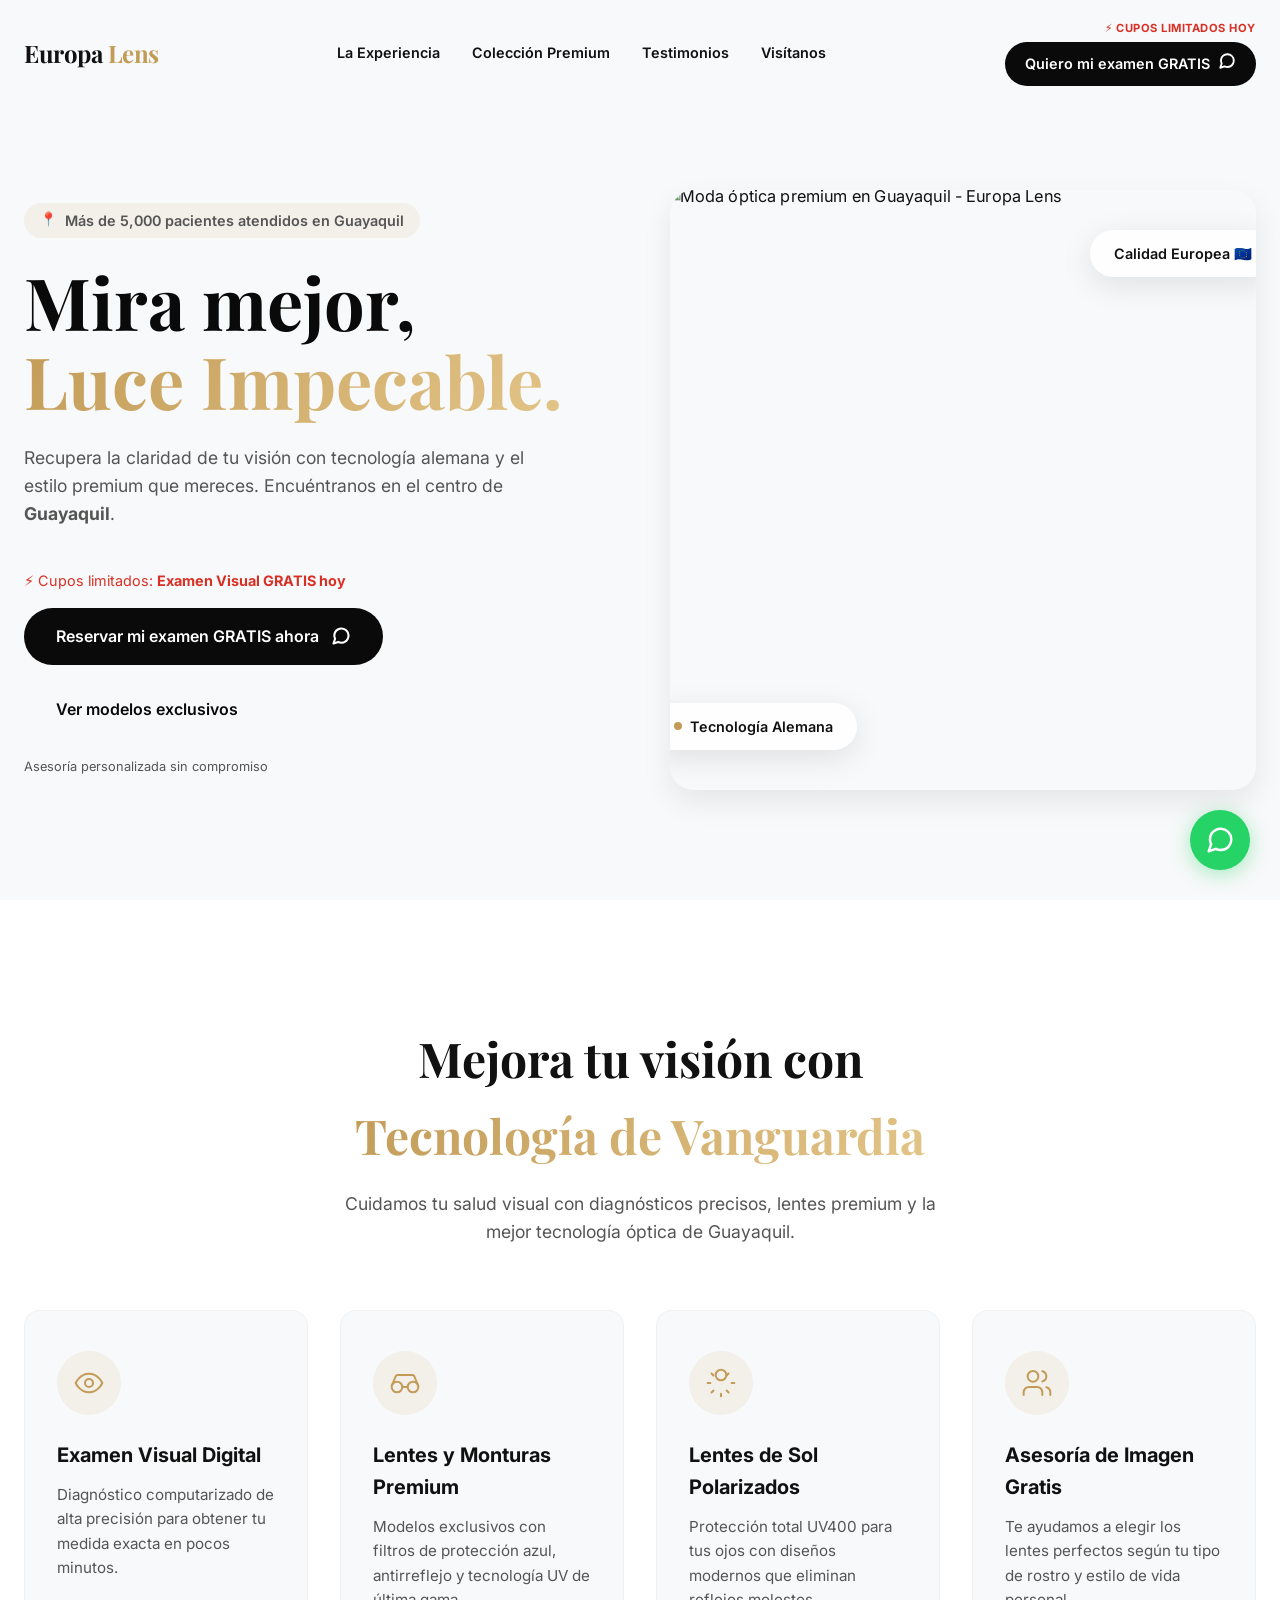
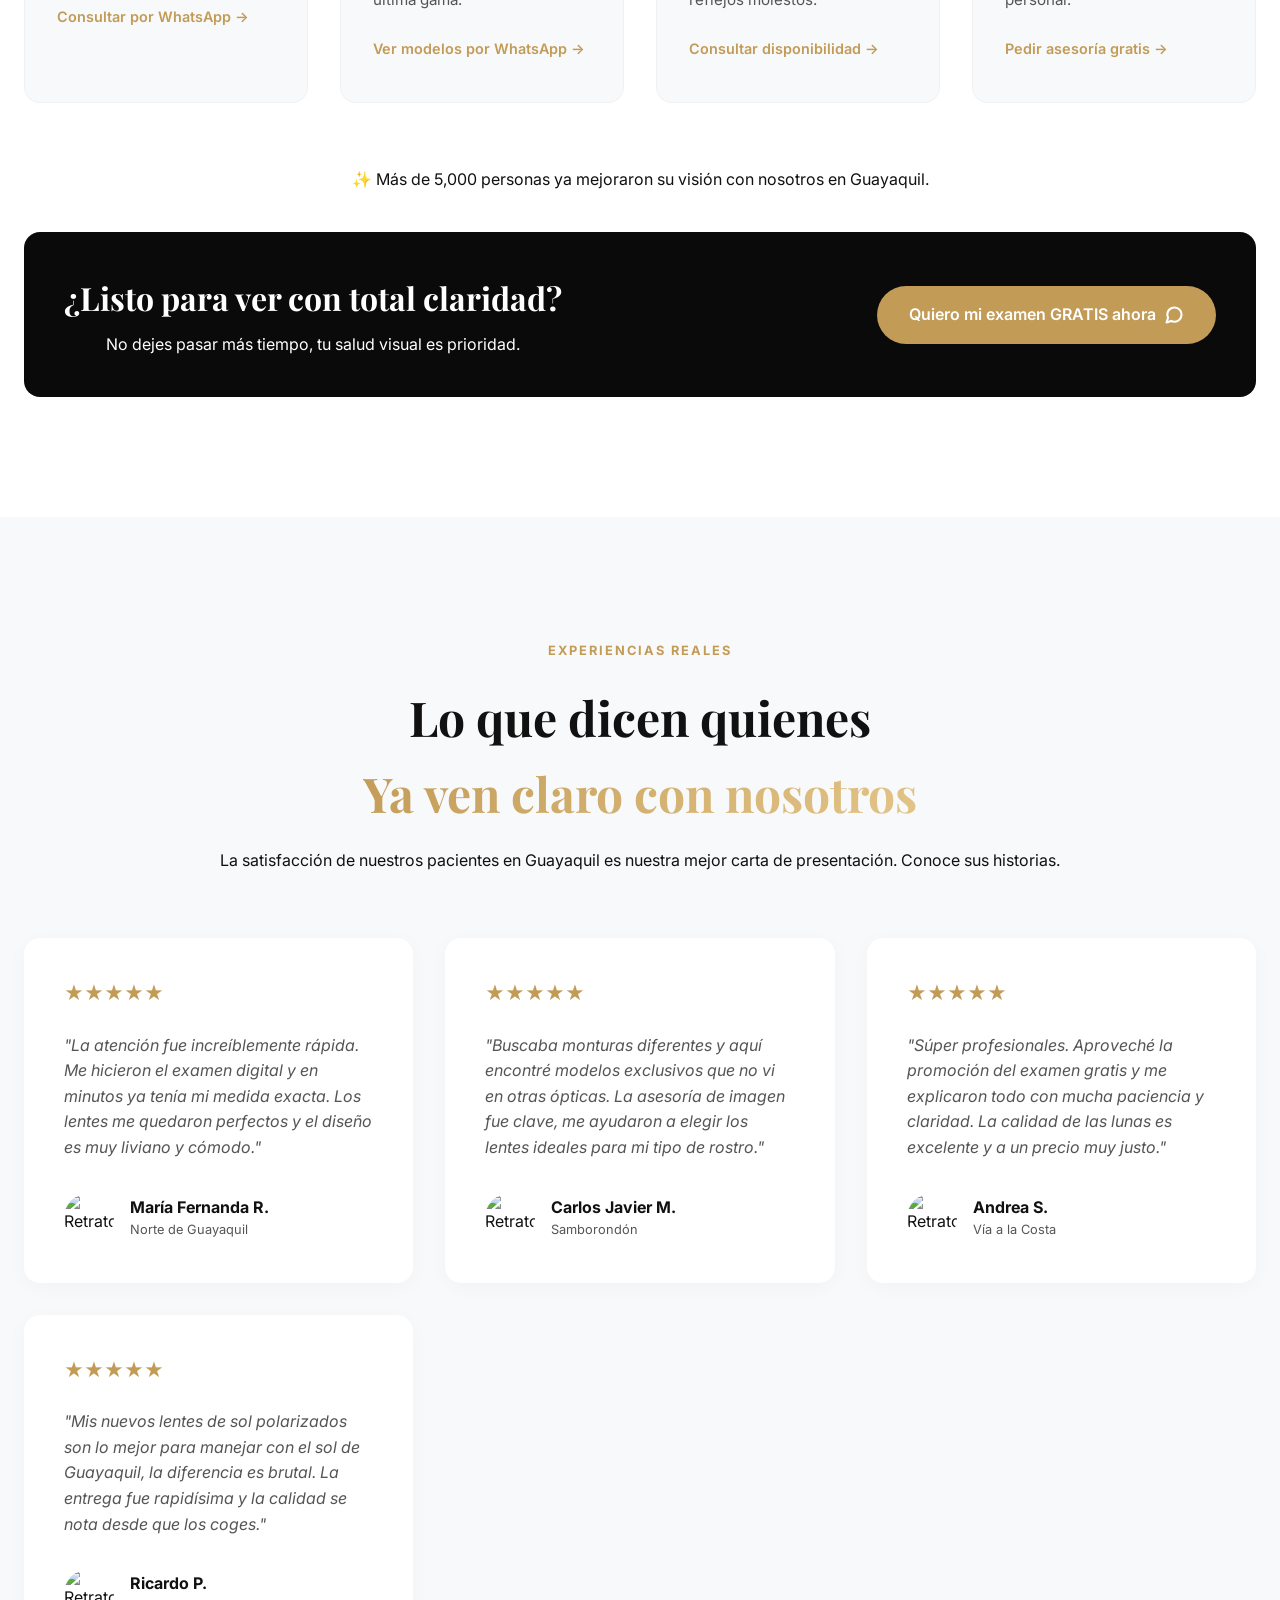
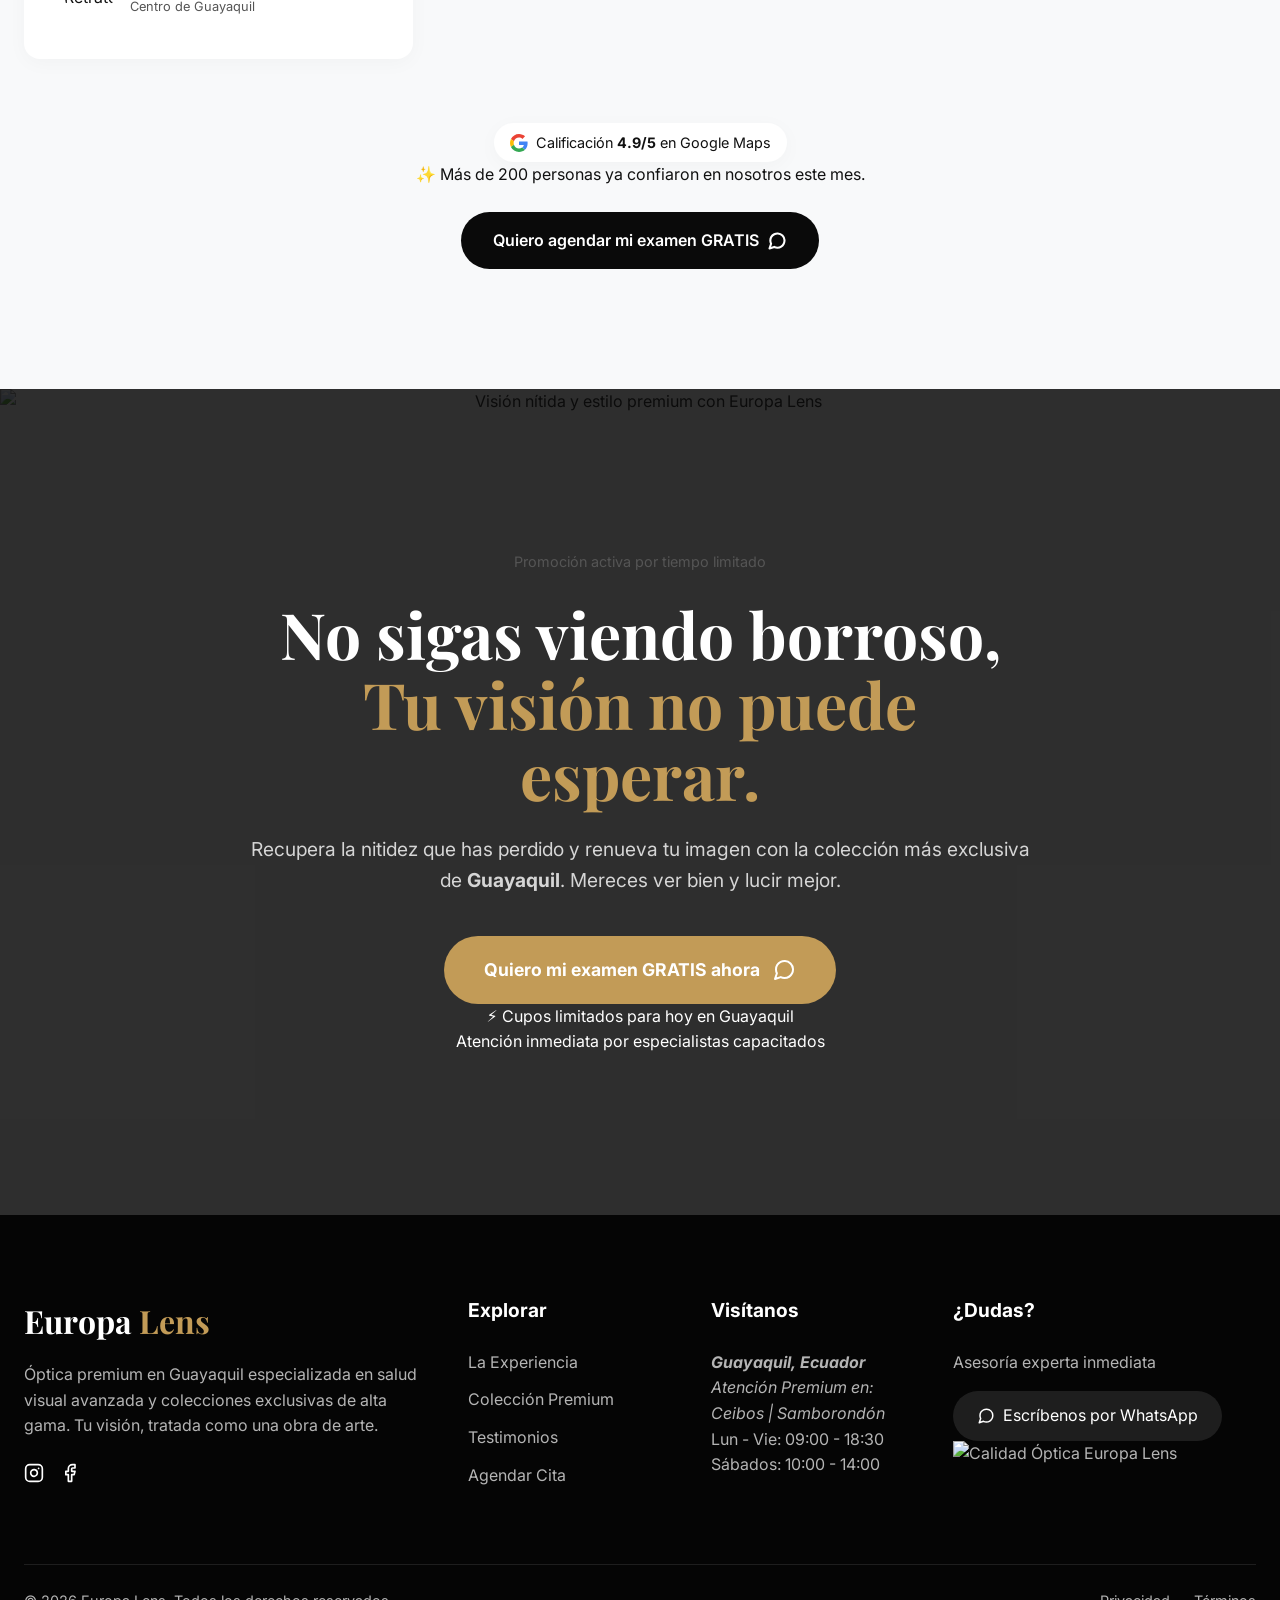
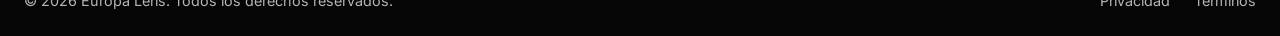
==== optica/index.html @ 152f5ca1 "Add files via upload opt" ====
<!DOCTYPE html>
<html lang="es-EC">

<head>
    <meta charset="UTF-8">
    <meta name="viewport" content="width=device-width, initial-scale=1.0, maximum-scale=5.0">
    
    <title>Examen Visual GRATIS en Guayaquil | Europa Lens: Visión de Lujo</title>
    <meta name="description" content="¿Buscas la mejor óptica en Guayaquil? Europa Lens: Tecnología de vanguardia y monturas exclusivas. ¡Examen visual GRATIS hoy! Cupos limitados por día. Reserva tu cita prioritaria por WhatsApp ahora.">
    <meta name="keywords" content="óptica en Guayaquil, lentes en Guayaquil, examen visual Guayaquil, óptica premium Guayaquil, monturas de lujo, Europa Lens Ecuador, salud visual de alta gama">
    <meta name="author" content="Europa Lens">
    <meta name="robots" content="index, follow">
    
    <link rel="canonical" href="https://www.europalens.com.ec/">
    
    <meta property="og:type" content="website">
    <meta property="og:url" content="https://www.europalens.com.ec/">
    <meta property="og:title" content="Europa Lens | Tu Visión en Alta Definición en Guayaquil">
    <meta property="og:description" content="Calidad europea y precisión visual. Agenda tu examen sin costo y descubre nuestra colección exclusiva. ¡Últimos cupos disponibles!">
    <meta property="og:image" content="https://www.europalens.com.ec/assets/img/og-europa-lens-premium.jpg">
    <meta property="og:site_name" content="Europa Lens">
    
    <meta name="twitter:card" content="summary_large_image">
    <meta name="twitter:title" content="Europa Lens Guayaquil | Examen Visual GRATIS">
    <meta name="twitter:description" content="Renueva tu estilo y protege tu salud visual con los mejores especialistas de Guayaquil. Escríbenos ya.">
    <meta name="twitter:image" content="https://www.europalens.com.ec/assets/img/og-europa-lens-premium.jpg">
    
    <link rel="apple-touch-icon" sizes="180x180" href="/apple-touch-icon.png">
    <link rel="icon" type="image/png" sizes="32x32" href="/favicon-32x32.png">
    <link rel="icon" type="image/png" sizes="16x16" href="/favicon-16x16.png">
    <meta name="theme-color" content="#ffffff">
    
    <link rel="preconnect" href="https://fonts.googleapis.com">
    <link rel="preconnect" href="https://fonts.gstatic.com" crossorigin>
    <link rel="preload" href="https://fonts.googleapis.com/css2?family=Inter:wght@400;600;700&family=Playfair+Display:wght@700&display=swap" as="style">
    <link rel="preload" href="https://images.unsplash.com/photo-1574258495973-f010dfbb5371?q=80&w=2070&auto=format&fit=crop" as="image" fetchpriority="high">
    
    <link href="https://fonts.googleapis.com/css2?family=Inter:wght@400;600;700&family=Playfair+Display:wght@700&display=swap" rel="stylesheet" media="print" onload="this.media='all'">
    
    <link rel="stylesheet" href="assets/css/style.css">
    
    <script type="application/ld+json">
    {
      "@context": "https://schema.org",
      "@type": "Optician",
      "name": "Europa Lens",
      "image": "https://www.europalens.com.ec/assets/img/logo-europa-lens-hd.png",
      "@id": "https://www.europalens.com.ec/#optician",
      "url": "https://www.europalens.com.ec/",
      "telephone": "+593987654321",
      "priceRange": "$$$",
      "address": {
        "@type": "PostalAddress",
        "streetAddress": "Av. Principal de Guayaquil, Edificio Premium",
        "addressLocality": "Guayaquil",
        "addressRegion": "Guayas",
        "postalCode": "090150",
        "addressCountry": "EC"
      },
      "geo": {
        "@type": "GeoCoordinates",
        "latitude": -2.1833,
        "longitude": -79.8833
      },
      "openingHoursSpecification": [
        {
          "@type": "OpeningHoursSpecification",
          "dayOfWeek": ["Monday", "Tuesday", "Wednesday", "Thursday", "Friday"],
          "opens": "09:00",
          "closes": "18:30"
        },
        {
          "@type": "OpeningHoursSpecification",
          "dayOfWeek": "Saturday",
          "opens": "10:00",
          "closes": "14:00"
        }
      ],
      "sameAs": [
        "https://www.instagram.com/europa_lens/",
        "https://wa.me/message/KYLMQQXKG2STP1"
      ],
      "description": "La óptica de referencia en Guayaquil para quienes buscan distinción, salud visual avanzada y asesoría personalizada de alta gama."
    }
    </script>
</head>

<body>

    <header id="main-header" class="header-sticky" data-header="premium" data-scroll="top">
        <div class="header-container">
            
            <div class="header-logo">
                <a href="/" class="logo-link" title="Europa Lens | Especialistas en Salud Visual Guayaquil" aria-label="Ir al inicio de Europa Lens">
                    <span class="brand-text">Europa <span class="brand-accent">Lens</span></span>
                </a>
            </div>

            <nav id="header-nav" class="header-nav" aria-label="Menú principal de navegación">
                <ul class="nav-list">
                    <li class="nav-item"><a href="#hero" class="nav-link" data-nav-link>La Experiencia</a></li>
                    <li class="nav-item"><a href="#servicios" class="nav-link" data-nav-link>Colección Premium</a></li>
                    <li class="nav-item"><a href="#testimonios" class="nav-link" data-nav-link>Testimonios</a></li>
                    <li class="nav-item"><a href="#contacto-final" class="nav-link" data-nav-link>Visítanos</a></li>
                </ul>
            </nav>

            <div class="header-actions">
                <div class="cta-wrapper">
                    <span class="micro-copy-urgency">⚡ Cupos limitados hoy</span>
                    <a href="https://wa.me/593987654321?text=Hola%20Europa%20Lens%20Guayaquil,%20deseo%20aprovechar%20la%20promoci%C3%B3n%20y%20agendar%20mi%20Examen%20Visual%20GRATIS%20ahora" 
                       class="btn-cta-premium" 
                       target="_blank" 
                       rel="noopener noreferrer"
                       title="Agendar cita gratuita por WhatsApp"
                       aria-label="Agendar mi examen visual GRATIS por WhatsApp">
                        <span class="btn-text">Quiero mi examen GRATIS</span>
                        <span class="btn-icon">
                            <svg width="18" height="18" viewBox="0 0 24 24" fill="none" stroke="currentColor" stroke-width="2.5" stroke-linecap="round" stroke-linejoin="round">
                                <path d="M21 11.5a8.38 8.38 0 0 1-.9 3.8 8.5 8.5 0 0 1-7.6 4.7 8.38 8.38 0 0 1-3.8-.9L3 21l1.9-5.7a8.38 8.38 0 0 1-.9-3.8 8.5 8.5 0 0 1 4.7-7.6 8.38 8.38 0 0 1 3.8-.9h.5a8.48 8.48 0 0 1 8 8v.5z"></path>
                            </svg>
                        </span>
                    </a>
                </div>
                
                <button class="mobile-menu-toggle" 
                        aria-expanded="false" 
                        aria-controls="header-nav" 
                        aria-label="Abrir menú de navegación"
                        data-menu-btn>
                    <span class="hamburger-box">
                        <span class="hamburger-line"></span>
                        <span class="hamburger-line"></span>
                        <span class="hamburger-line"></span>
                    </span>
                </button>
            </div>

        </div>
    </header>

    <main>
        
        <section id="hero" class="hero-section" aria-labelledby="hero-title">
            <div class="hero-overlay"></div>
            
            <div class="hero-container">
                
                <div class="hero-content" data-aos="fade-up">
                    
                    <div class="hero-badge">
                        <span class="badge-icon">📍</span>
                        <span class="badge-text">Más de 5,000 pacientes atendidos en Guayaquil</span>
                    </div>

                    <h1 id="hero-title" class="hero-main-title">
                        Mira mejor, <br>
                        <span class="text-gradient">Luce Impecable.</span>
                    </h1>

                    <p class="hero-subtitle">
                        Recupera la claridad de tu visión con tecnología alemana y el estilo premium que mereces. Encuéntranos en el centro de <strong>Guayaquil</strong>.
                    </p>

                    <div class="hero-offer-box">
                        <div class="offer-details">
                            <p class="offer-urgency">⚡ Cupos limitados: <strong>Examen Visual GRATIS hoy</strong></p>
                        </div>

                        <div class="hero-cta-group">
                            <a href="https://wa.me/593987654321?text=Hola%20Europa%20Lens,%20quiero%20reservar%20mi%20Examen%20Visual%20GRATIS%20en%20Guayaquil" 
                               class="btn-hero-primary" 
                               role="button"
                               target="_blank"
                               rel="noopener noreferrer"
                               aria-label="Reservar examen visual gratis ahora">
                                <span class="btn-text">Reservar mi examen GRATIS ahora</span>
                                <svg class="btn-icon-wa" width="20" height="20" viewBox="0 0 24 24" fill="none" stroke="currentColor" stroke-width="2.5" stroke-linecap="round" stroke-linejoin="round">
                                    <path d="M21 11.5a8.38 8.38 0 0 1-.9 3.8 8.5 8.5 0 0 1-7.6 4.7 8.38 8.38 0 0 1-3.8-.9L3 21l1.9-5.7a8.38 8.38 0 0 1-.9-3.8 8.5 8.5 0 0 1 4.7-7.6 8.38 8.38 0 0 1 3.8-.9h.5a8.48 8.48 0 0 1 8 8v.5z"></path>
                                </svg>
                            </a>
                            
                            <a href="#servicios" class="btn-hero-secondary">
                                <span>Ver modelos exclusivos</span>
                            </a>
                        </div>
                        <p class="cta-trust-note">Asesoría personalizada sin compromiso</p>
                    </div>
                </div>

                <div class="hero-visual" data-aos="zoom-in">
                    <div class="image-wrapper">
                        <img src="https://images.unsplash.com/photo-1574258495973-f010dfbb5371?q=80&w=2070&auto=format&fit=crop" 
                             alt="Moda óptica premium en Guayaquil - Europa Lens" 
                             class="hero-image-main"
                             fetchpriority="high"
                             loading="eager">
                        
                        <div class="floating-label glass-card experience-tag">
                            <span class="tag-dot"></span>
                            <span class="tag-text">Tecnología Alemana</span>
                        </div>
                        <div class="floating-label glass-card quality-tag">
                            <span class="tag-text">Calidad Europea 🇪🇺</span>
                        </div>
                    </div>
                </div>

            </div>

            <div class="scroll-guide">
                <div class="mouse-icon">
                    <div class="wheel"></div>
                </div>
            </div>
        </section>
        
        <section id="servicios" class="services-section" aria-labelledby="services-title">
            <div class="services-container">
                
                <div class="services-header" data-aos="fade-up">
                    <h2 id="services-title" class="services-main-title">Mejora tu visión con <br><span class="text-gradient">Tecnología de Vanguardia</span></h2>
                    <p class="services-description">Cuidamos tu salud visual con diagnósticos precisos, lentes premium y la mejor tecnología óptica de Guayaquil.</p>
                </div>

                <div class="services-grid">
                    
                    <article class="service-card" data-aos="fade-up">
                        <div class="service-icon-wrapper">
                            <svg width="32" height="32" viewBox="0 0 24 24" fill="none" stroke="currentColor" stroke-width="1.5" stroke-linecap="round" stroke-linejoin="round">
                                <path d="M2 12s3-7 10-7 10 7 10 7-3 7-10 7-10-7-10-7Z"></path>
                                <circle cx="12" cy="12" r="3"></circle>
                            </svg>
                        </div>
                        <h3 class="service-card-title">Examen Visual Digital</h3>
                        <p class="service-card-text">Diagnóstico computarizado de alta precisión para obtener tu medida exacta en pocos minutos.</p>
                        <a href="https://wa.me/593987654321?text=Hola%20Europa%20Lens,%20deseo%20m%C3%A1s%20informaci%C3%B3n%20sobre%20el%20Examen%20Visual%20Digital" class="service-link-wa" target="_blank" rel="noopener noreferrer">Consultar por WhatsApp →</a>
                    </article>

                    <article class="service-card" data-aos="fade-up" data-aos-delay="100">
                        <div class="service-icon-wrapper">
                            <svg width="32" height="32" viewBox="0 0 24 24" fill="none" stroke="currentColor" stroke-width="1.5" stroke-linecap="round" stroke-linejoin="round">
                                <circle cx="6" cy="15" r="4"></circle>
                                <circle cx="18" cy="15" r="4"></circle>
                                <path d="M14 15h-4"></path>
                                <path d="M2.5 13 5 7c.2-.5.8-1 1.4-1h11.2c.6 0 1.2.5 1.4 1l2.5 6"></path>
                            </svg>
                        </div>
                        <h3 class="service-card-title">Lentes y Monturas Premium</h3>
                        <p class="service-card-text">Modelos exclusivos con filtros de protección azul, antirreflejo y tecnología UV de última gama.</p>
                        <a href="https://wa.me/593987654321?text=Hola%20Europa%20Lens,%20quiero%20ver%20el%20cat%C3%A1logo%20de%20lentes%20y%20monturas" class="service-link-wa" target="_blank" rel="noopener noreferrer">Ver modelos por WhatsApp →</a>
                    </article>

                    <article class="service-card" data-aos="fade-up" data-aos-delay="200">
                        <div class="service-icon-wrapper">
                            <svg width="32" height="32" viewBox="0 0 24 24" fill="none" stroke="currentColor" stroke-width="1.5" stroke-linecap="round" stroke-linejoin="round">
                                <path d="M12 10a4 4 0 1 0 0-8 4 4 0 0 0 0 8Z"></path>
                                <path d="m4.93 4.93 1.41 1.41"></path>
                                <path d="M2 12h2"></path>
                                <path d="m4.93 19.07 1.41-1.41"></path>
                                <path d="M12 20v2"></path>
                                <path d="m17.66 19.07-1.41-1.41"></path>
                                <path d="M20 12h2"></path>
                                <path d="m17.66 4.93-1.41 1.41"></path>
                            </svg>
                        </div>
                        <h3 class="service-card-title">Lentes de Sol Polarizados</h3>
                        <p class="service-card-text">Protección total UV400 para tus ojos con diseños modernos que eliminan reflejos molestos.</p>
                        <a href="https://wa.me/593987654321?text=Hola%20Europa%20Lens,%20me%20gustar%C3%ADa%20ver%20opciones%20de%20lentes%20de%20sol" class="service-link-wa" target="_blank" rel="noopener noreferrer">Consultar disponibilidad →</a>
                    </article>

                    <article class="service-card" data-aos="fade-up" data-aos-delay="300">
                        <div class="service-icon-wrapper">
                            <svg width="32" height="32" viewBox="0 0 24 24" fill="none" stroke="currentColor" stroke-width="1.5" stroke-linecap="round" stroke-linejoin="round">
                                <path d="M16 21v-2a4 4 0 0 0-4-4H6a4 4 0 0 0-4 4v2"></path>
                                <circle cx="9" cy="7" r="4"></circle>
                                <path d="M22 21v-2a4 4 0 0 0-3-3.87"></path>
                                <path d="M16 3.13a4 4 0 0 1 0 7.75"></path>
                            </svg>
                        </div>
                        <h3 class="service-card-title">Asesoría de Imagen Gratis</h3>
                        <p class="service-card-text">Te ayudamos a elegir los lentes perfectos según tu tipo de rostro y estilo de vida personal.</p>
                        <a href="https://wa.me/593987654321?text=Hola%20Europa%20Lens,%20necesito%20asesor%C3%ADa%20para%20elegir%20mis%20lentes" class="service-link-wa" target="_blank" rel="noopener noreferrer">Pedir asesoría gratis →</a>
                    </article>

                </div>

                <div class="services-footer" data-aos="zoom-in">
                    <p class="services-social-proof">✨ Más de 5,000 personas ya mejoraron su visión con nosotros en Guayaquil.</p>
                    <div class="cta-banner-glass">
                        <div class="cta-content">
                            <h4 class="cta-heading">¿Listo para ver con total claridad?</h4>
                            <p class="cta-subtext">No dejes pasar más tiempo, tu salud visual es prioridad.</p>
                        </div>
                        <a href="https://wa.me/593987654321?text=Hola%20Europa%20Lens,%20quiero%20aprovechar%20y%20agendar%20mi%20Examen%20Visual%20GRATIS%20ahora" 
                           class="btn-services-cta"
                           target="_blank"
                           rel="noopener noreferrer"
                           aria-label="Agendar examen gratis por WhatsApp">
                            <span>Quiero mi examen GRATIS ahora</span>
                            <svg width="20" height="20" viewBox="0 0 24 24" fill="none" stroke="currentColor" stroke-width="2.5" stroke-linecap="round" stroke-linejoin="round">
                                <path d="M21 11.5a8.38 8.38 0 0 1-.9 3.8 8.5 8.5 0 0 1-7.6 4.7 8.38 8.38 0 0 1-3.8-.9L3 21l1.9-5.7a8.38 8.38 0 0 1-.9-3.8 8.5 8.5 0 0 1 4.7-7.6 8.38 8.38 0 0 1 3.8-.9h.5a8.48 8.48 0 0 1 8 8v.5z"></path>
                            </svg>
                        </a>
                    </div>
                </div>

            </div>
        </section>
        
        <section id="testimonios" class="testimonials-section" aria-labelledby="testimonials-title">
            <div class="testimonials-container">
                
                <div class="testimonials-header" data-aos="fade-up">
                    <span class="testimonials-badge">Experiencias Reales</span>
                    <h2 id="testimonials-title" class="testimonials-main-title">Lo que dicen quienes <br><span class="text-gradient">Ya ven claro con nosotros</span></h2>
                    <p class="testimonials-subtitle">La satisfacción de nuestros pacientes en Guayaquil es nuestra mejor carta de presentación. Conoce sus historias.</p>
                </div>

                <div class="testimonials-grid">
                    
                    <article class="testimonial-card" data-aos="fade-up">
                        <div class="testimonial-meta">
                            <div class="testimonial-stars" aria-label="Calificación de 5 estrellas">★★★★★</div>
                        </div>
                        <blockquote class="testimonial-quote">
                            "La atención fue increíblemente rápida. Me hicieron el examen digital y en minutos ya tenía mi medida exacta. Los lentes me quedaron perfectos y el diseño es muy liviano y cómodo."
                        </blockquote>
                        <div class="testimonial-author">
                            <img src="https://images.unsplash.com/photo-1494790108377-be9c29b29330?q=80&w=150&auto=format&fit=crop" 
                                 alt="Retrato de María Fernanda R." 
                                 class="author-avatar"
                                 loading="lazy">
                            <div class="author-info">
                                <h4 class="author-name">María Fernanda R.</h4>
                                <p class="author-details">Norte de Guayaquil</p>
                            </div>
                        </div>
                    </article>

                    <article class="testimonial-card" data-aos="fade-up" data-aos-delay="100">
                        <div class="testimonial-meta">
                            <div class="testimonial-stars" aria-label="Calificación de 5 estrellas">★★★★★</div>
                        </div>
                        <blockquote class="testimonial-quote">
                            "Buscaba monturas diferentes y aquí encontré modelos exclusivos que no vi en otras ópticas. La asesoría de imagen fue clave, me ayudaron a elegir los lentes ideales para mi tipo de rostro."
                        </blockquote>
                        <div class="testimonial-author">
                            <img src="https://images.unsplash.com/photo-1507003211169-0a1dd7228f2d?q=80&w=150&auto=format&fit=crop" 
                                 alt="Retrato de Carlos Javier M." 
                                 class="author-avatar"
                                 loading="lazy">
                            <div class="author-info">
                                <h4 class="author-name">Carlos Javier M.</h4>
                                <p class="author-details">Samborondón</p>
                            </div>
                        </div>
                    </article>

                    <article class="testimonial-card" data-aos="fade-up" data-aos-delay="200">
                        <div class="testimonial-meta">
                            <div class="testimonial-stars" aria-label="Calificación de 5 estrellas">★★★★★</div>
                        </div>
                        <blockquote class="testimonial-quote">
                            "Súper profesionales. Aproveché la promoción del examen gratis y me explicaron todo con mucha paciencia y claridad. La calidad de las lunas es excelente y a un precio muy justo."
                        </blockquote>
                        <div class="testimonial-author">
                            <img src="https://images.unsplash.com/photo-1438761681033-6461ffad8d80?q=80&w=150&auto=format&fit=crop" 
                                 alt="Retrato de Andrea S." 
                                 class="author-avatar"
                                 loading="lazy">
                            <div class="author-info">
                                <h4 class="author-name">Andrea S.</h4>
                                <p class="author-details">Vía a la Costa</p>
                            </div>
                        </div>
                    </article>

                    <article class="testimonial-card" data-aos="fade-up" data-aos-delay="300">
                        <div class="testimonial-meta">
                            <div class="testimonial-stars" aria-label="Calificación de 5 estrellas">★★★★★</div>
                        </div>
                        <blockquote class="testimonial-quote">
                            "Mis nuevos lentes de sol polarizados son lo mejor para manejar con el sol de Guayaquil, la diferencia es brutal. La entrega fue rapidísima y la calidad se nota desde que los coges."
                        </blockquote>
                        <div class="testimonial-author">
                            <img src="https://images.unsplash.com/photo-1472099645785-5658abf4ff4e?q=80&w=150&auto=format&fit=crop" 
                                 alt="Retrato de Ricardo P." 
                                 class="author-avatar"
                                 loading="lazy">
                            <div class="author-info">
                                <h4 class="author-name">Ricardo P.</h4>
                                <p class="author-details">Centro de Guayaquil</p>
                            </div>
                        </div>
                    </article>

                </div>

                <div class="testimonials-footer" data-aos="zoom-in">
                    <div class="rating-summary-glass">
                        <div class="social-proof-refinement">
                            <div class="google-rating">
                                <svg xmlns="http://www.w3.org/2000/svg" viewBox="0 0 48 48" width="18" height="18">
                                <path fill="#EA4335" d="M24 9.5c3.54 0 6.71 1.22 9.21 3.6l6.85-6.85C35.9 2.38 30.47 0 24 0 14.62 0 6.51 5.38 2.56 13.22l7.98 6.19C12.43 13.72 17.74 9.5 24 9.5z"/>
                                <path fill="#4285F4" d="M46.98 24.55c0-1.57-.15-3.09-.38-4.55H24v9.02h12.94c-.58 2.96-2.26 5.48-4.78 7.18l7.73 6c4.51-4.18 7.09-10.36 7.09-17.65z"/>
                                <path fill="#FBBC05" d="M10.53 28.59c-.48-1.45-.76-2.99-.76-4.59s.27-3.14.76-4.59l-7.98-6.19C.92 16.46 0 20.12 0 24c0 3.88.92 7.54 2.56 10.78l7.97-6.19z"/>
                                <path fill="#34A853" d="M24 48c6.48 0 11.93-2.13 15.89-5.81l-7.73-6c-2.15 1.45-4.92 2.3-8.16 2.3-6.26 0-11.57-4.22-13.47-9.91l-7.98 6.19C6.51 42.62 14.62 48 24 48z"/>
                            </svg>
                            <span>Calificación <strong>4.9/5</strong> en Google Maps</span>
                        </div>
                            <p class="trust-phrase">✨ Más de 200 personas ya confiaron en nosotros este mes.</p>
                        </div>
                        <a href="https://wa.me/593987654321?text=Hola%20Europa%20Lens,%20quiero%20agendar%20mi%20Examen%20Visual%20GRATIS%20ahora" 
                           class="btn-testimonials-cta"
                           target="_blank"
                           rel="noopener noreferrer"
                           aria-label="Agendar examen gratis por WhatsApp">
                            <span>Quiero agendar mi examen GRATIS</span>
                            <svg width="20" height="20" viewBox="0 0 24 24" fill="none" stroke="currentColor" stroke-width="2.5" stroke-linecap="round" stroke-linejoin="round">
                                <path d="M21 11.5a8.38 8.38 0 0 1-.9 3.8 8.5 8.5 0 0 1-7.6 4.7 8.38 8.38 0 0 1-3.8-.9L3 21l1.9-5.7a8.38 8.38 0 0 1-.9-3.8 8.5 8.5 0 0 1 4.7-7.6 8.38 8.38 0 0 1 3.8-.9h.5a8.48 8.48 0 0 1 8 8v.5z"></path>
                            </svg>
                        </a>
                    </div>
                </div>

            </div>
        </section>
        
        
        <section id="contacto-final" class="final-cta-section" aria-labelledby="cta-final-heading">
            
            <div class="cta-visual-layer">
                <img src="https://images.unsplash.com/photo-1512413313926-24096bbb0581?q=80&w=2070&auto=format&fit=crop" 
                     alt="Visión nítida y estilo premium con Europa Lens" 
                     class="cta-image-bg"
                     loading="lazy">
                <div class="cta-dark-overlay"></div>
            </div>

            
            <div class="final-cta-container">
                
                <div class="cta-content-wrapper" data-aos="zoom-in">
                    
                    <div class="cta-urgency-badge">
                        <span class="pulse-dot"></span>
                        <span class="badge-text">Promoción activa por tiempo limitado</span>
                    </div>

                    <h2 id="cta-final-heading" class="cta-title">
                        No sigas viendo borroso, <br>
                        <span class="text-accent">Tu visión no puede esperar.</span>
                    </h2>

                    <p class="cta-description">
                        Recupera la nitidez que has perdido y renueva tu imagen con la colección más exclusiva de <strong>Guayaquil</strong>. Mereces ver bien y lucir mejor.
                    </p>

                    <div class="cta-action-block">
                        
                        <a href="https://wa.me/593987654321?text=Hola%20Europa%20Lens,%20necesito%20agendar%20mi%20Examen%20Visual%20GRATIS%20ahora%20antes%20de%20que%20se%20agoten%20los%20cupos" 
                           class="btn-cta-final-wa"
                           role="button"
                           target="_blank"
                           rel="noopener noreferrer"
                           aria-label="Agendar examen visual gratis ahora por WhatsApp">
                            <span class="btn-text">Quiero mi examen GRATIS ahora</span>
                            <svg class="wa-icon-svg" width="24" height="24" viewBox="0 0 24 24" fill="none" stroke="currentColor" stroke-width="2" stroke-linecap="round" stroke-linejoin="round">
                                <path d="M21 11.5a8.38 8.38 0 0 1-.9 3.8 8.5 8.5 0 0 1-7.6 4.7 8.38 8.38 0 0 1-3.8-.9L3 21l1.9-5.7a8.38 8.38 0 0 1-.9-3.8 8.5 8.5 0 0 1 4.7-7.6 8.38 8.38 0 0 1 3.8-.9h.5a8.48 8.48 0 0 1 8 8v.5z"></path>
                            </svg>
                        </a>

                        <div class="cta-footer-info">
                            <p class="info-limited">⚡ Cupos limitados para hoy en Guayaquil</p>
                            <p class="info-expert">Atención inmediata por especialistas capacitados</p>
                        </div>

                    </div>

                </div>

            </div>
        </section>

    </main>

    <footer id="main-footer" class="footer-section" aria-labelledby="footer-brand">
        <div class="footer-container">
            
            <div class="footer-column brand-info">
                <h2 id="footer-brand" class="footer-logo">Europa <span class="accent">Lens</span></h2>
                <p class="footer-description">
                    Óptica premium en Guayaquil especializada en salud visual avanzada y colecciones exclusivas de alta gama. Tu visión, tratada como una obra de arte.
                </p>
                <div class="footer-social">
                    <a href="https://instagram.com/europa_lens" class="social-link" target="_blank" rel="noopener noreferrer" aria-label="Siguenos en Instagram">
                        <svg width="20" height="20" viewBox="0 0 24 24" fill="none" stroke="currentColor" stroke-width="2" stroke-linecap="round" stroke-linejoin="round"><rect x="2" y="2" width="20" height="20" rx="5" ry="5"></rect><path d="M16 11.37A4 4 0 1 1 12.63 8 4 4 0 0 1 16 11.37z"></path><line x1="17.5" y1="6.5" x2="17.51" y2="6.5"></line></svg>
                    </a>
                    <a href="#" class="social-link" target="_blank" rel="noopener noreferrer" aria-label="Siguenos en Facebook">
                        <svg width="20" height="20" viewBox="0 0 24 24" fill="none" stroke="currentColor" stroke-width="2" stroke-linecap="round" stroke-linejoin="round"><path d="M18 2h-3a5 5 0 0 0-5 5v3H7v4h3v8h4v-8h3l1-4h-4V7a1 1 0 0 1 1-1h3z"></path></svg>
                    </a>
                </div>
            </div>

            <div class="footer-column footer-nav">
                <h3 class="footer-title">Explorar</h3>
                <ul class="footer-links">
                    <li><a href="#hero">La Experiencia</a></li>
                    <li><a href="#servicios">Colección Premium</a></li>
                    <li><a href="#testimonios">Testimonios</a></li>
                    <li><a href="https://wa.me/593987654321" target="_blank" rel="noopener noreferrer">Agendar Cita</a></li>
                </ul>
            </div>

            <div class="footer-column footer-contact">
                <h3 class="footer-title">Visítanos</h3>
                <address class="footer-address">
                    <p><strong>Guayaquil, Ecuador</strong></p>
                    <p>Atención Premium en: <br> Ceibos | Samborondón</p>
                </address>
                <div class="footer-hours">
                    <p><span>Lun - Vie:</span> 09:00 - 18:30</p>
                    <p><span>Sábados:</span> 10:00 - 14:00</p>
                </div>
            </div>

            <div class="footer-column footer-cta">
                <h3 class="footer-title">¿Dudas?</h3>
                <p class="cta-small-text">Asesoría experta inmediata</p>
                <a href="https://wa.me/593987654321?text=Hola%20Europa%20Lens,%20tengo%20una%20consulta" class="btn-footer-wa" target="_blank" rel="noopener noreferrer">
                    <svg width="18" height="18" viewBox="0 0 24 24" fill="none" stroke="currentColor" stroke-width="2" stroke-linecap="round" stroke-linejoin="round"><path d="M21 11.5a8.38 8.38 0 0 1-.9 3.8 8.5 8.5 0 0 1-7.6 4.7 8.38 8.38 0 0 1-3.8-.9L3 21l1.9-5.7a8.38 8.38 0 0 1-.9-3.8 8.5 8.5 0 0 1 4.7-7.6 8.38 8.38 0 0 1 3.8-.9h.5a8.48 8.48 0 0 1 8 8v.5z"></path></svg>
                    <span>Escríbenos por WhatsApp</span>
                </a>
                <div class="footer-trust-img">
                    <img src="https://images.unsplash.com/photo-1591076482161-42ce6da69f67?q=80&w=200&auto=format&fit=crop" alt="Calidad Óptica Europa Lens" class="img-mini-premium" loading="lazy">
                </div>
            </div>

        </div>

        <div class="footer-bottom">
            <div class="bottom-container">
                <p class="copyright">© 2026 Europa Lens. Todos los derechos reservados.</p>
                <div class="legal-links">
                    <a href="#">Privacidad</a>
                    <a href="#">Términos</a>
                </div>
            </div>
        </div>
    </footer>

    <a href="https://wa.me/593987654321?text=Hola%20Europa%20Lens,%20deseo%20agendar%20mi%20Examen%20Visual%20GRATIS%20en%20Guayaquil" 
       class="whatsapp-floating-btn" 
       target="_blank" 
       rel="noopener noreferrer" 
       aria-label="Chatear con Europa Lens por WhatsApp"
       title="Agendar cita por WhatsApp">
        <svg width="30" height="30" viewBox="0 0 24 24" fill="none" stroke="currentColor" stroke-width="2" stroke-linecap="round" stroke-linejoin="round" class="wa-floating-icon">
            <path d="M21 11.5a8.38 8.38 0 0 1-.9 3.8 8.5 8.5 0 0 1-7.6 4.7 8.38 8.38 0 0 1-3.8-.9L3 21l1.9-5.7a8.38 8.38 0 0 1-.9-3.8 8.5 8.5 0 0 1 4.7-7.6 8.38 8.38 0 0 1 3.8-.9h.5a8.48 8.48 0 0 1 8 8v.5z"></path>
        </svg>
    </a>

    <script src="assets/js/main.js" defer></script>

</body>
</html>
---- optica/assets/css/style.css ----
/* ==========================================================================
   VARIABLES & RESET
   ========================================================================== */
:root {
    --color-bg-main: #ffffff;
    --color-bg-alt: #f8f9fa;
    --color-text-main: #111111;
    --color-text-muted: #555555;
    --color-accent: #c29b57; /* Gold premium */
    --color-dark: #0a0a0a;
    
    --font-sans: 'Inter', system-ui, -apple-system, sans-serif;
    --font-serif: 'Playfair Display', Georgia, serif;
    
    --shadow-soft: 0 4px 20px rgba(0, 0, 0, 0.03);
    --shadow-hover: 0 12px 30px rgba(0, 0, 0, 0.08);
    --shadow-glass: 0 8px 32px rgba(0, 0, 0, 0.1);
    
    --radius-sm: 8px;
    --radius-md: 16px;
    --radius-pill: 9999px;
    
    --transition-fast: 0.2s cubic-bezier(0.4, 0, 0.2, 1);
    --transition-smooth: 0.4s cubic-bezier(0.4, 0, 0.2, 1);
}

*, *::before, *::after {
    margin: 0;
    padding: 0;
    box-sizing: border-box;
}

html {
    scroll-behavior: smooth;
    scroll-padding-top: 90px;
}

body {
    font-family: var(--font-sans);
    color: var(--color-text-main);
    background-color: var(--color-bg-main);
    line-height: 1.6;
    overflow-x: hidden;
    -webkit-font-smoothing: antialiased;
}

a {
    text-decoration: none;
    color: inherit;
    transition: var(--transition-fast);
}

ul {
    list-style: none;
}

img {
    max-width: 100%;
    height: auto;
    display: block;
}

.text-gradient {
    background: linear-gradient(135deg, var(--color-accent), #e3c588);
    -webkit-background-clip: text;
    -webkit-text-fill-color: transparent;
    background-clip: text;
}

/* ==========================================================================
   HEADER & NAVIGATION
   ========================================================================== */
.header-sticky {
    position: fixed;
    top: 0;
    left: 0;
    width: 100%;
    z-index: 1000;
    transition: var(--transition-smooth);
    background: transparent;
    padding: 20px 0;
}

.header-sticky.scrolled {
    background: rgba(255, 255, 255, 0.85);
    backdrop-filter: blur(12px);
    -webkit-backdrop-filter: blur(12px);
    padding: 12px 0;
    box-shadow: var(--shadow-glass);
    border-bottom: 1px solid rgba(0, 0, 0, 0.05);
}

.header-container {
    max-width: 1280px;
    margin: 0 auto;
    padding: 0 24px;
    display: flex;
    justify-content: space-between;
    align-items: center;
}

.brand-text {
    font-family: var(--font-serif);
    font-size: 1.5rem;
    font-weight: 700;
    letter-spacing: -0.5px;
}

.brand-accent {
    color: var(--color-accent);
}

.nav-list {
    display: flex;
    gap: 32px;
}

.nav-link {
    font-size: 0.9rem;
    font-weight: 600;
    color: var(--color-text-main);
    position: relative;
}

.nav-link::after {
    content: '';
    position: absolute;
    bottom: -4px;
    left: 0;
    width: 0;
    height: 2px;
    background-color: var(--color-accent);
    transition: var(--transition-fast);
}

.nav-link:hover::after {
    width: 100%;
}

.header-actions {
    display: flex;
    align-items: center;
    gap: 16px;
}

.cta-wrapper {
    display: flex;
    flex-direction: column;
    align-items: flex-end;
}

.micro-copy-urgency {
    font-size: 0.7rem;
    font-weight: 700;
    color: #d93025;
    text-transform: uppercase;
    letter-spacing: 0.5px;
    margin-bottom: 4px;
}

.btn-cta-premium {
    display: flex;
    align-items: center;
    gap: 8px;
    background-color: var(--color-dark);
    color: #ffffff;
    padding: 10px 20px;
    border-radius: var(--radius-pill);
    font-weight: 600;
    font-size: 0.9rem;
}

.btn-cta-premium:hover {
    background-color: var(--color-accent);
    transform: translateY(-2px);
    box-shadow: 0 4px 15px rgba(194, 155, 87, 0.3);
}

.mobile-menu-toggle {
    display: none;
    background: none;
    border: none;
    cursor: pointer;
    padding: 8px;
    z-index: 1001;
}

.hamburger-box {
    width: 24px;
    height: 20px;
    display: flex;
    flex-direction: column;
    justify-content: space-between;
}

.hamburger-line {
    width: 100%;
    height: 2px;
    background-color: var(--color-dark);
    transition: var(--transition-fast);
    transform-origin: left;
}

/* ==========================================================================
   HERO SECTION
   ========================================================================== */
.hero-section {
    position: relative;
    padding: 160px 24px 80px;
    min-height: 100vh;
    display: flex;
    align-items: center;
    background-color: var(--color-bg-alt);
    overflow: hidden;
}

.hero-container {
    max-width: 1280px;
    margin: 0 auto;
    display: grid;
    grid-template-columns: 1fr 1fr;
    gap: 60px;
    align-items: center;
}

.hero-badge {
    display: inline-flex;
    align-items: center;
    gap: 8px;
    background: rgba(194, 155, 87, 0.1);
    padding: 6px 16px;
    border-radius: var(--radius-pill);
    font-size: 0.85rem;
    font-weight: 600;
    color: var(--color-accent);
    margin-bottom: 24px;
}

.hero-main-title {
    font-family: var(--font-serif);
    font-size: 4.5rem;
    line-height: 1.1;
    margin-bottom: 24px;
    color: var(--color-dark);
}

.hero-subtitle {
    font-size: 1.1rem;
    color: var(--color-text-muted);
    margin-bottom: 40px;
    max-width: 90%;
}

.hero-cta-group {
    display: flex;
    gap: 16px;
    align-items: center;
    flex-wrap: wrap;
}

.btn-hero-primary {
    display: flex;
    align-items: center;
    gap: 12px;
    background-color: var(--color-dark);
    color: #fff;
    padding: 16px 32px;
    border-radius: var(--radius-pill);
    font-weight: 600;
    font-size: 1rem;
}

.btn-hero-primary:hover {
    background-color: var(--color-accent);
    transform: translateY(-2px);
}

.btn-hero-secondary {
    padding: 16px 32px;
    font-weight: 600;
    color: var(--color-dark);
    border-bottom: 2px solid transparent;
}

.btn-hero-secondary:hover {
    border-bottom-color: var(--color-accent);
}

.cta-trust-note {
    font-size: 0.8rem;
    color: var(--color-text-muted);
    margin-top: 16px;
}

.offer-urgency {
    margin-bottom: 16px;
    font-size: 0.9rem;
    color: #d93025;
}

.hero-visual {
    position: relative;
}

.image-wrapper {
    position: relative;
    border-radius: 24px;
    overflow: hidden;
    box-shadow: var(--shadow-hover);
}

.hero-image-main {
    width: 100%;
    height: 600px;
    object-fit: cover;
    transform: scale(1.02);
    transition: transform 10s ease;
}

.image-wrapper:hover .hero-image-main {
    transform: scale(1.05);
}

.glass-card {
    position: absolute;
    background: rgba(255, 255, 255, 0.8);
    backdrop-filter: blur(10px);
    -webkit-backdrop-filter: blur(10px);
    padding: 12px 24px;
    border-radius: var(--radius-pill);
    box-shadow: var(--shadow-glass);
    font-weight: 600;
    font-size: 0.9rem;
    display: flex;
    align-items: center;
    gap: 8px;
}

.experience-tag {
    bottom: 40px;
    left: -20px;
}

.quality-tag {
    top: 40px;
    right: -20px;
}

.tag-dot {
    width: 8px;
    height: 8px;
    background-color: var(--color-accent);
    border-radius: 50%;
    animation: pulse 2s infinite;
}

/* ==========================================================================
   SERVICES SECTION
   ========================================================================== */
.services-section {
    padding: 120px 24px;
    background-color: var(--color-bg-main);
}

.services-container {
    max-width: 1280px;
    margin: 0 auto;
}

.services-header {
    text-align: center;
    max-width: 600px;
    margin: 0 auto 64px;
}

.services-main-title {
    font-family: var(--font-serif);
    font-size: 3rem;
    margin-bottom: 16px;
}

.services-description {
    color: var(--color-text-muted);
    font-size: 1.1rem;
}

.services-grid {
    display: grid;
    grid-template-columns: repeat(auto-fit, minmax(280px, 1fr));
    gap: 32px;
    margin-bottom: 64px;
}

.service-card {
    background: var(--color-bg-alt);
    padding: 40px 32px;
    border-radius: var(--radius-md);
    transition: var(--transition-smooth);
    border: 1px solid rgba(0,0,0,0.03);
}

.service-card:hover {
    transform: translateY(-10px);
    box-shadow: var(--shadow-hover);
    background: var(--color-bg-main);
}

.service-icon-wrapper {
    width: 64px;
    height: 64px;
    background: rgba(194, 155, 87, 0.1);
    color: var(--color-accent);
    border-radius: 50%;
    display: flex;
    align-items: center;
    justify-content: center;
    margin-bottom: 24px;
}

.service-card-title {
    font-size: 1.25rem;
    margin-bottom: 12px;
}

.service-card-text {
    color: var(--color-text-muted);
    margin-bottom: 24px;
    font-size: 0.95rem;
}

.service-link-wa {
    color: var(--color-accent);
    font-weight: 600;
    font-size: 0.9rem;
}

.service-link-wa:hover {
    color: var(--color-dark);
}

.services-footer {
    text-align: center;
}

.cta-banner-glass {
    background: var(--color-dark);
    color: white;
    padding: 40px;
    border-radius: var(--radius-md);
    display: flex;
    justify-content: space-between;
    align-items: center;
    margin-top: 40px;
}

.cta-heading {
    font-family: var(--font-serif);
    font-size: 2rem;
    margin-bottom: 8px;
}

.btn-services-cta {
    display: flex;
    align-items: center;
    gap: 8px;
    background: var(--color-accent);
    color: white;
    padding: 16px 32px;
    border-radius: var(--radius-pill);
    font-weight: 600;
}

.btn-services-cta:hover {
    background: white;
    color: var(--color-dark);
}

/* ==========================================================================
   TESTIMONIALS SECTION
   ========================================================================== */
.testimonials-section {
    padding: 120px 24px;
    background-color: var(--color-bg-alt);
}

.testimonials-container {
    max-width: 1280px;
    margin: 0 auto;
}

.testimonials-header {
    text-align: center;
    margin-bottom: 64px;
}

.testimonials-badge {
    text-transform: uppercase;
    font-size: 0.8rem;
    font-weight: 700;
    letter-spacing: 2px;
    color: var(--color-accent);
}

.testimonials-main-title {
    font-family: var(--font-serif);
    font-size: 3rem;
    margin: 16px 0;
}

.testimonials-grid {
    display: grid;
    grid-template-columns: repeat(auto-fit, minmax(300px, 1fr));
    gap: 32px;
}

.testimonial-card {
    background: var(--color-bg-main);
    padding: 40px;
    border-radius: var(--radius-md);
    box-shadow: var(--shadow-soft);
    display: flex;
    flex-direction: column;
    justify-content: space-between;
}

.testimonial-stars {
    color: var(--color-accent);
    font-size: 1.2rem;
    margin-bottom: 24px;
}

.testimonial-quote {
    font-size: 1rem;
    color: var(--color-text-muted);
    font-style: italic;
    margin-bottom: 32px;
    flex-grow: 1;
}

.testimonial-author {
    display: flex;
    align-items: center;
    gap: 16px;
}

.author-avatar {
    width: 50px;
    height: 50px;
    border-radius: 50%;
    object-fit: cover;
}

.author-name {
    font-size: 1rem;
    font-weight: 700;
}

.author-details {
    font-size: 0.8rem;
    color: var(--color-text-muted);
}

.rating-summary-glass {
    margin-top: 64px;
    text-align: center;
    display: flex;
    flex-direction: column;
    align-items: center;
    gap: 24px;
}

.google-rating {
    display: inline-flex;
    align-items: center;
    gap: 8px;
    background: white;
    padding: 8px 16px;
    border-radius: var(--radius-pill);
    box-shadow: var(--shadow-soft);
    font-size: 0.9rem;
}

.btn-testimonials-cta {
    display: inline-flex;
    align-items: center;
    gap: 8px;
    background: var(--color-dark);
    color: white;
    padding: 16px 32px;
    border-radius: var(--radius-pill);
    font-weight: 600;
}

.btn-testimonials-cta:hover {
    background: var(--color-accent);
}

/* ==========================================================================
   NUEVA SECCIÓN: GARANTÍAS DE CONFIANZA (TRUST BADGES)
   ========================================================================== */
.trust-badges-section {
    padding: 60px 24px;
    background-color: var(--color-bg-alt);
    border-bottom: 1px solid rgba(0,0,0,0.03);
}

.trust-container {
    max-width: 1280px;
    margin: 0 auto;
    display: grid;
    grid-template-columns: repeat(auto-fit, minmax(300px, 1fr));
    gap: 40px;
    text-align: center;
}

.badge-item {
    display: flex;
    flex-direction: column;
    align-items: center;
}

.badge-icon-wrapper {
    width: 50px;
    height: 50px;
    color: var(--color-accent);
    margin-bottom: 20px;
}

.badge-title {
    font-size: 1.1rem;
    font-weight: 700;
    margin-bottom: 8px;
    color: var(--color-dark);
}

.badge-text {
    font-size: 0.9rem;
    color: var(--color-text-muted);
}

/* ==========================================================================
   NUEVA SECCIÓN: VISTAZO A LA ÓPTICA (SHOWCASE VISUAL)
   ========================================================================== */
.gallery-section {
    padding: 120px 24px;
    background-color: var(--color-bg-main);
}

.gallery-container {
    max-width: 1280px;
    margin: 0 auto;
}

.gallery-header {
    text-align: center;
    max-width: 700px;
    margin: 0 auto 64px;
}

.gallery-title {
    font-family: var(--font-serif);
    font-size: 3rem;
    margin-bottom: 16px;
}

.gallery-subtitle {
    color: var(--color-text-muted);
    font-size: 1.1rem;
}

.gallery-grid {
    display: grid;
    grid-template-columns: repeat(2, 1fr);
    grid-template-rows: repeat(2, 300px);
    gap: 24px;
}

.gallery-item {
    position: relative;
    border-radius: var(--radius-md);
    overflow: hidden;
    box-shadow: var(--shadow-soft);
}

.gallery-item.large {
    grid-row: 1 / 3;
}

.gallery-img {
    width: 100%;
    height: 100%;
    object-fit: cover;
    transition: transform 0.5s ease;
}

.gallery-item:hover .gallery-img {
    transform: scale(1.05);
}

.img-overlay {
    position: absolute;
    bottom: 0;
    left: 0;
    width: 100%;
    padding: 20px;
    background: linear-gradient(to top, rgba(0,0,0,0.6), transparent);
    color: white;
    font-size: 0.9rem;
    font-weight: 600;
}

/* ==========================================================================
   NUEVA SECCIÓN: PREGUNTAS FRECUENTES (FAQ ACORDEÓN)
   ========================================================================== */
.faq-section {
    padding: 120px 24px;
    background-color: var(--color-bg-alt);
}

.faq-container {
    max-width: 800px;
    margin: 0 auto;
}

.faq-header {
    text-align: center;
    margin-bottom: 64px;
}

.faq-title {
    font-family: var(--font-serif);
    font-size: 3rem;
}

.faq-accordion {
    display: flex;
    flex-direction: column;
    gap: 16px;
}

.faq-item {
    background-color: var(--color-bg-main);
    border-radius: var(--radius-sm);
    box-shadow: var(--shadow-soft);
    overflow: hidden;
}

.faq-question {
    width: 100%;
    padding: 24px;
    background: none;
    border: none;
    cursor: pointer;
    display: flex;
    justify-content: space-between;
    align-items: center;
    text-align: left;
    font-size: 1.1rem;
    font-weight: 600;
    color: var(--color-dark);
    transition: background-color 0.3s ease;
}

.faq-question:hover {
    background-color: rgba(194, 155, 87, 0.03);
}

.icon-arrow {
    width: 20px;
    height: 20px;
    color: var(--color-accent);
    transition: transform 0.3s ease;
}

.faq-question[aria-expanded="true"] .icon-arrow {
    transform: rotate(180deg);
}

.faq-answer {
    max-height: 0;
    overflow: hidden;
    transition: max-height 0.3s ease-out, padding 0.3s ease;
    padding: 0 24px;
    color: var(--color-text-muted);
    font-size: 0.95rem;
    line-height: 1.6;
}

.faq-question[aria-expanded="true"] + .faq-answer {
    padding: 0 24px 24px 24px;
    max-height: 200px; 
}

/* ==========================================================================
   FINAL CTA SECTION
   ========================================================================== */
.final-cta-section {
    position: relative;
    padding: 160px 24px;
    display: flex;
    align-items: center;
    justify-content: center;
    text-align: center;
    overflow: hidden;
}

.cta-visual-layer {
    position: absolute;
    top: 0;
    left: 0;
    width: 100%;
    height: 100%;
    z-index: 1;
}

.cta-image-bg {
    width: 100%;
    height: 100%;
    object-fit: cover;
}

.cta-dark-overlay {
    position: absolute;
    top: 0;
    left: 0;
    width: 100%;
    height: 100%;
    background: rgba(10, 10, 10, 0.85);
}

.final-cta-container {
    position: relative;
    z-index: 2;
    max-width: 800px;
    color: white;
}

.cta-title {
    font-family: var(--font-serif);
    font-size: 4rem;
    line-height: 1.1;
    margin: 24px 0;
}

.text-accent {
    color: var(--color-accent);
}

.cta-description {
    font-size: 1.2rem;
    color: rgba(255,255,255,0.8);
    margin-bottom: 40px;
}

.btn-cta-final-wa {
    display: inline-flex;
    align-items: center;
    gap: 12px;
    background: var(--color-accent);
    color: white;
    padding: 20px 40px;
    border-radius: var(--radius-pill);
    font-size: 1.1rem;
    font-weight: 700;
    transition: var(--transition-smooth);
}

.btn-cta-final-wa:hover {
    transform: scale(1.05);
    box-shadow: 0 10px 40px rgba(194, 155, 87, 0.4);
}

/* ==========================================================================
   FOOTER
   ========================================================================== */
.footer-section {
    background: #050505;
    color: rgba(255,255,255,0.7);
    padding: 80px 24px 24px;
}

.footer-container {
    max-width: 1280px;
    margin: 0 auto;
    display: grid;
    grid-template-columns: 2fr 1fr 1fr 1.5fr;
    gap: 40px;
    margin-bottom: 64px;
}

.footer-logo {
    font-family: var(--font-serif);
    color: white;
    font-size: 2rem;
    margin-bottom: 16px;
}

.footer-logo .accent {
    color: var(--color-accent);
}

.footer-title {
    color: white;
    font-size: 1.2rem;
    margin-bottom: 24px;
}

.footer-links li {
    margin-bottom: 12px;
}

.footer-links a:hover {
    color: var(--color-accent);
}

.footer-social {
    display: flex;
    gap: 16px;
    margin-top: 24px;
}

.social-link {
    color: white;
}

.social-link:hover {
    color: var(--color-accent);
}

.btn-footer-wa {
    display: inline-flex;
    align-items: center;
    gap: 8px;
    background: rgba(255,255,255,0.1);
    color: white;
    padding: 12px 24px;
    border-radius: var(--radius-pill);
    margin-top: 16px;
}

.btn-footer-wa:hover {
    background: var(--color-accent);
}

.footer-bottom {
    border-top: 1px solid rgba(255,255,255,0.1);
    padding-top: 24px;
}

.bottom-container {
    max-width: 1280px;
    margin: 0 auto;
    display: flex;
    justify-content: space-between;
    font-size: 0.9rem;
}

.legal-links {
    display: flex;
    gap: 24px;
}

/* ==========================================================================
   FLOATING WHATSAPP
   ========================================================================== */
.whatsapp-floating-btn {
    position: fixed;
    bottom: 30px;
    right: 30px;
    width: 60px;
    height: 60px;
    background-color: #25D366;
    color: white;
    border-radius: 50%;
    display: flex;
    align-items: center;
    justify-content: center;
    box-shadow: 0 4px 20px rgba(37, 211, 102, 0.4);
    z-index: 1000;
    transition: transform 0.3s;
    animation: bounce 2s infinite;
}

.whatsapp-floating-btn:hover {
    transform: scale(1.1);
}

/* ==========================================================================
   ANIMATIONS & KEYFRAMES
   ========================================================================== */
@keyframes pulse {
    0% { transform: scale(0.95); box-shadow: 0 0 0 0 rgba(194, 155, 87, 0.7); }
    70% { transform: scale(1); box-shadow: 0 0 0 10px rgba(194, 155, 87, 0); }
    100% { transform: scale(0.95); box-shadow: 0 0 0 0 rgba(194, 155, 87, 0); }
}

@keyframes bounce {
    0%, 20%, 50%, 80%, 100% { transform: translateY(0); }
    40% { transform: translateY(-10px); }
    60% { transform: translateY(-5px); }
}

/* ==========================================================================
   RESPONSIVE (MOBILE FIRST APPROACH EN MEDIA QUERIES)
   ========================================================================== */
@media (max-width: 1024px) {
    .hero-main-title { font-size: 3.5rem; }
    .hero-container { grid-template-columns: 1fr; text-align: center; }
    .hero-subtitle { margin: 0 auto 40px; }
    .hero-cta-group { justify-content: center; }
    .glass-card { display: none; }
    .cta-banner-glass { flex-direction: column; text-align: center; gap: 24px; }
}

@media (max-width: 768px) {
    .mobile-menu-toggle { display: block; }
    
    .header-nav {
        position: fixed;
        top: 0;
        right: -100%;
        width: 80%;
        max-width: 400px;
        height: 100vh;
        background: var(--color-bg-main);
        box-shadow: -10px 0 30px rgba(0,0,0,0.1);
        padding: 100px 40px;
        transition: var(--transition-smooth);
        z-index: 999;
    }

    .header-nav.active { right: 0; }
    .nav-list { flex-direction: column; gap: 32px; }
    .nav-link { font-size: 1.2rem; }
    .cta-wrapper { display: none; }

    .mobile-menu-toggle.active .hamburger-line:nth-child(1) {
        transform: translateY(9px) rotate(45deg);
    }
    .mobile-menu-toggle.active .hamburger-line:nth-child(2) {
        opacity: 0;
    }
    .mobile-menu-toggle.active .hamburger-line:nth-child(3) {
        transform: translateY(-9px) rotate(-45deg);
    }

    .footer-container { grid-template-columns: 1fr; }
    .bottom-container { flex-direction: column; align-items: center; gap: 16px; }

    .cta-title { font-size: 2.5rem; }
    .services-main-title, .testimonials-main-title, .gallery-title, .faq-title { font-size: 2.5rem; }
    
    .gallery-grid {
        grid-template-columns: 1fr;
        grid-template-rows: repeat(3, 250px);
    }
    .gallery-item.large {
        grid-row: auto;
    }
}

@media (max-width: 480px) {
    .hero-main-title { font-size: 2.5rem; }
    .btn-hero-primary { width: 100%; justify-content: center; }
    .btn-cta-final-wa { width: 100%; justify-content: center; font-size: 1rem; padding: 16px 20px;}
}
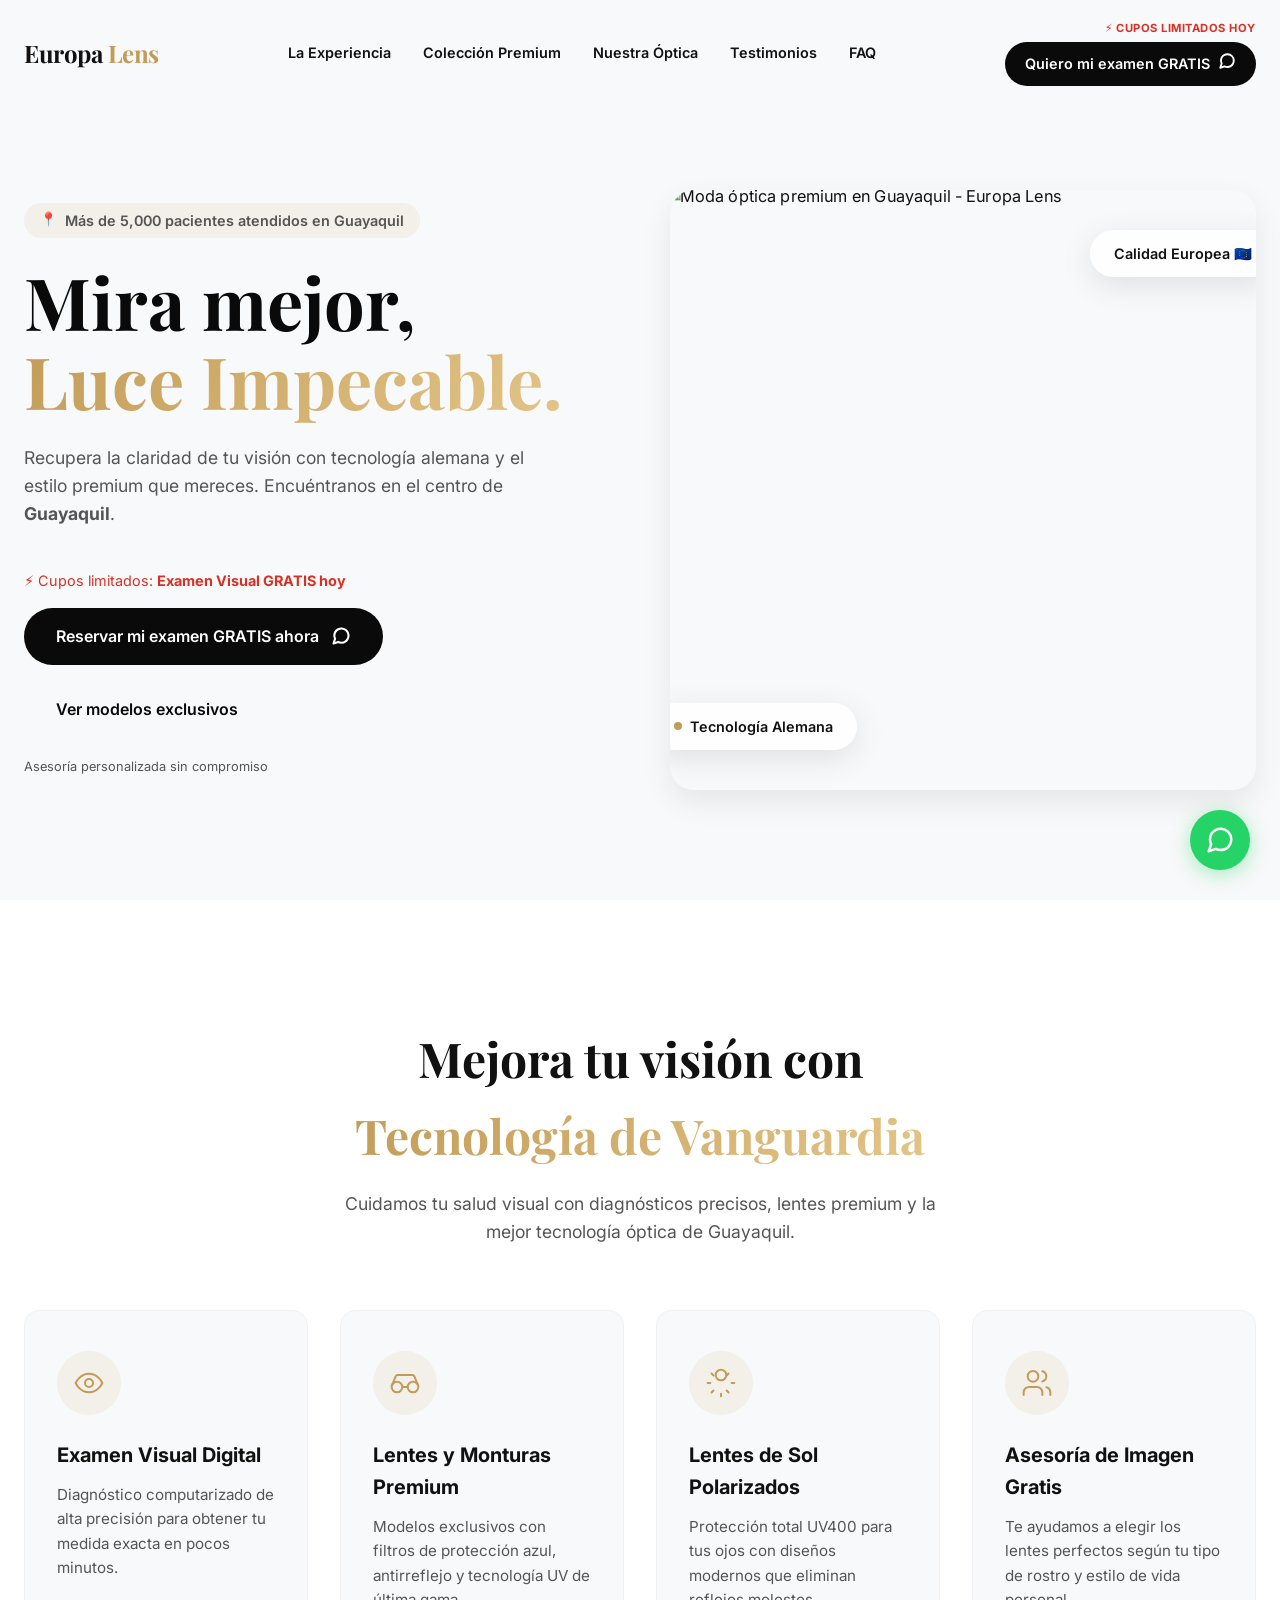
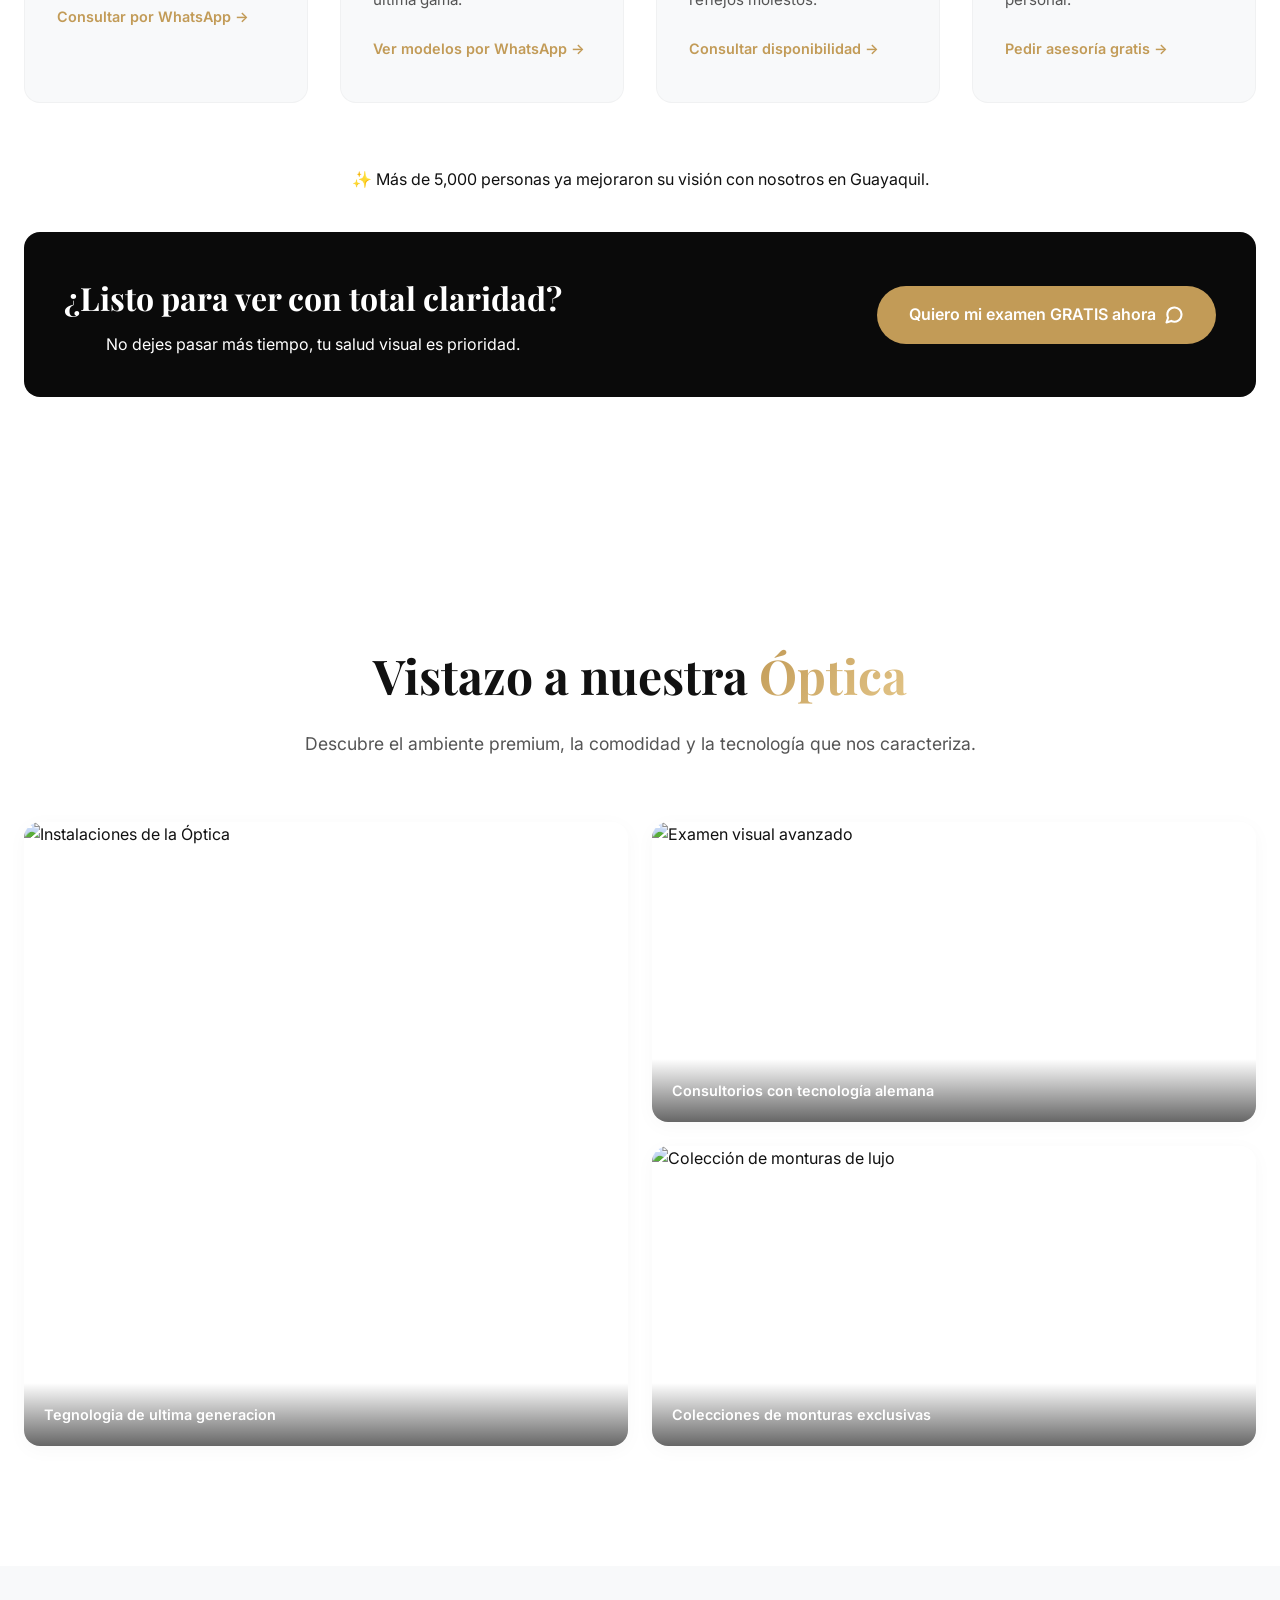
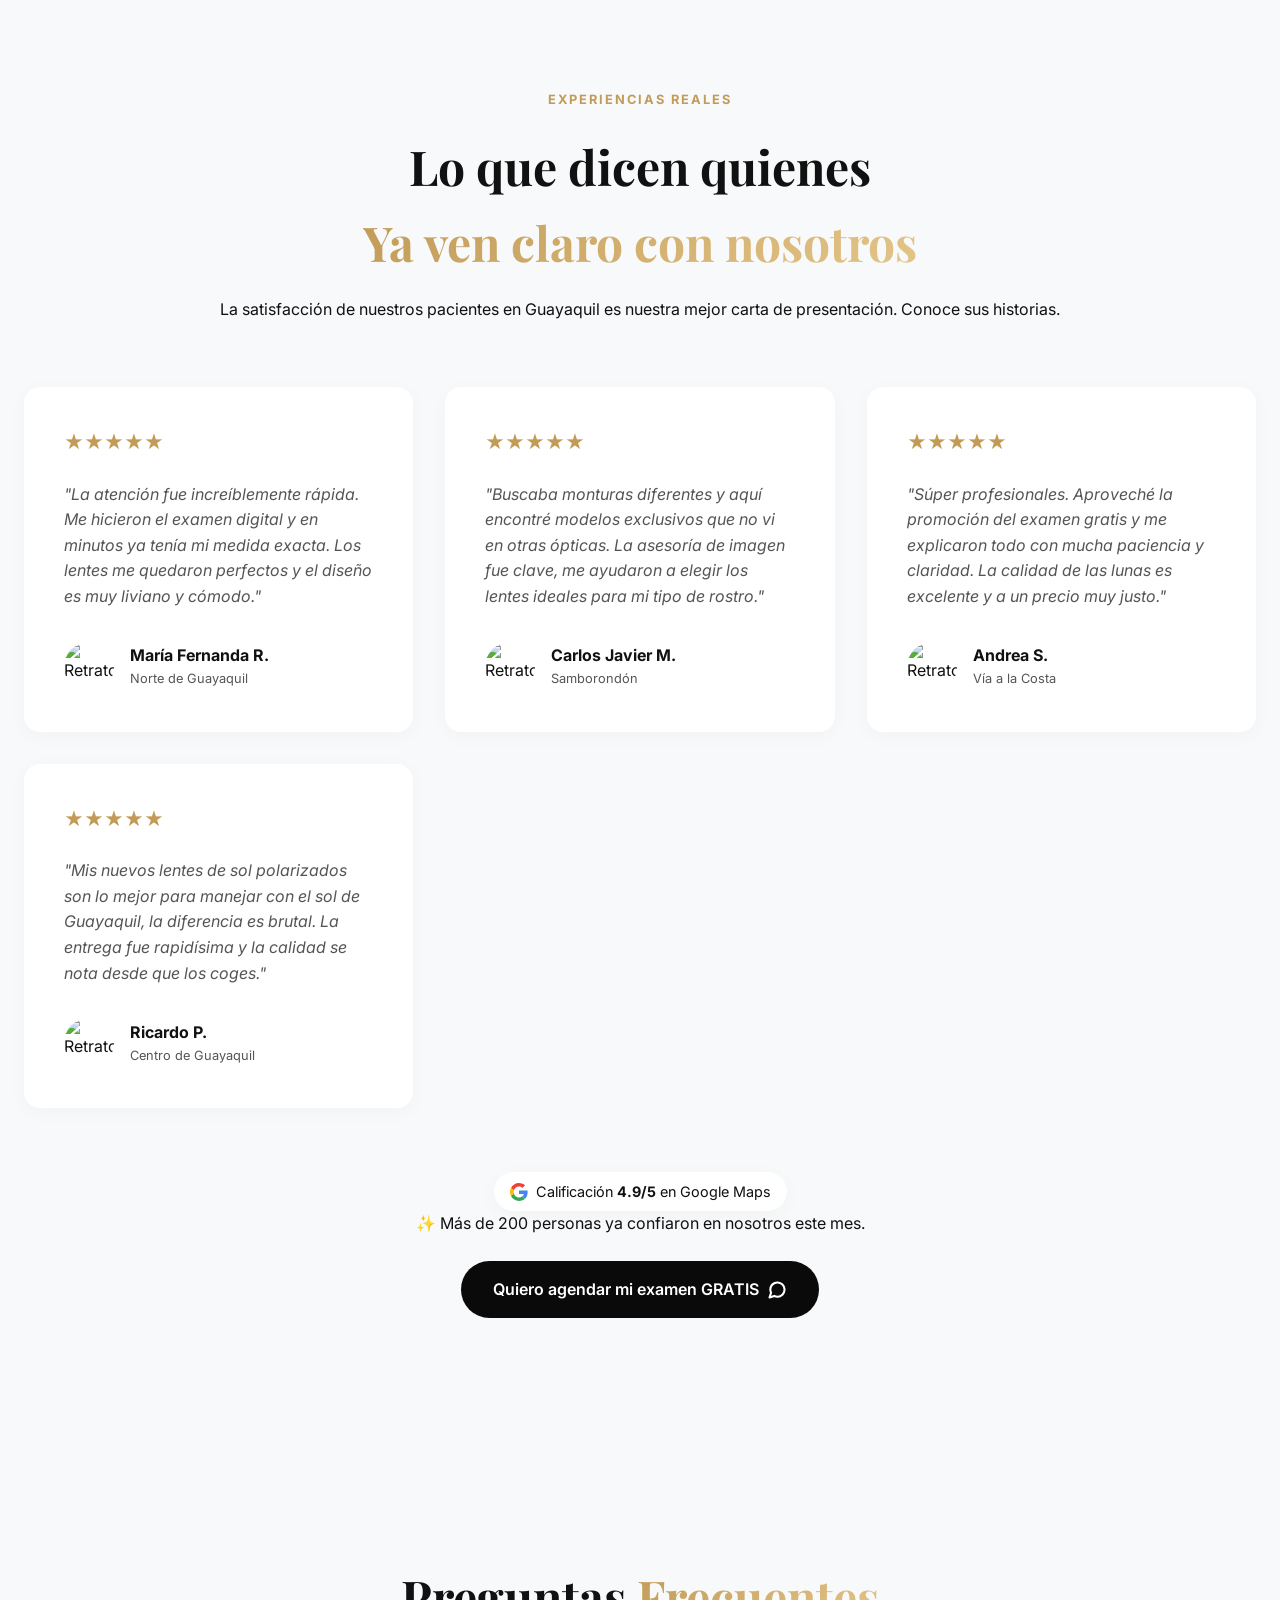
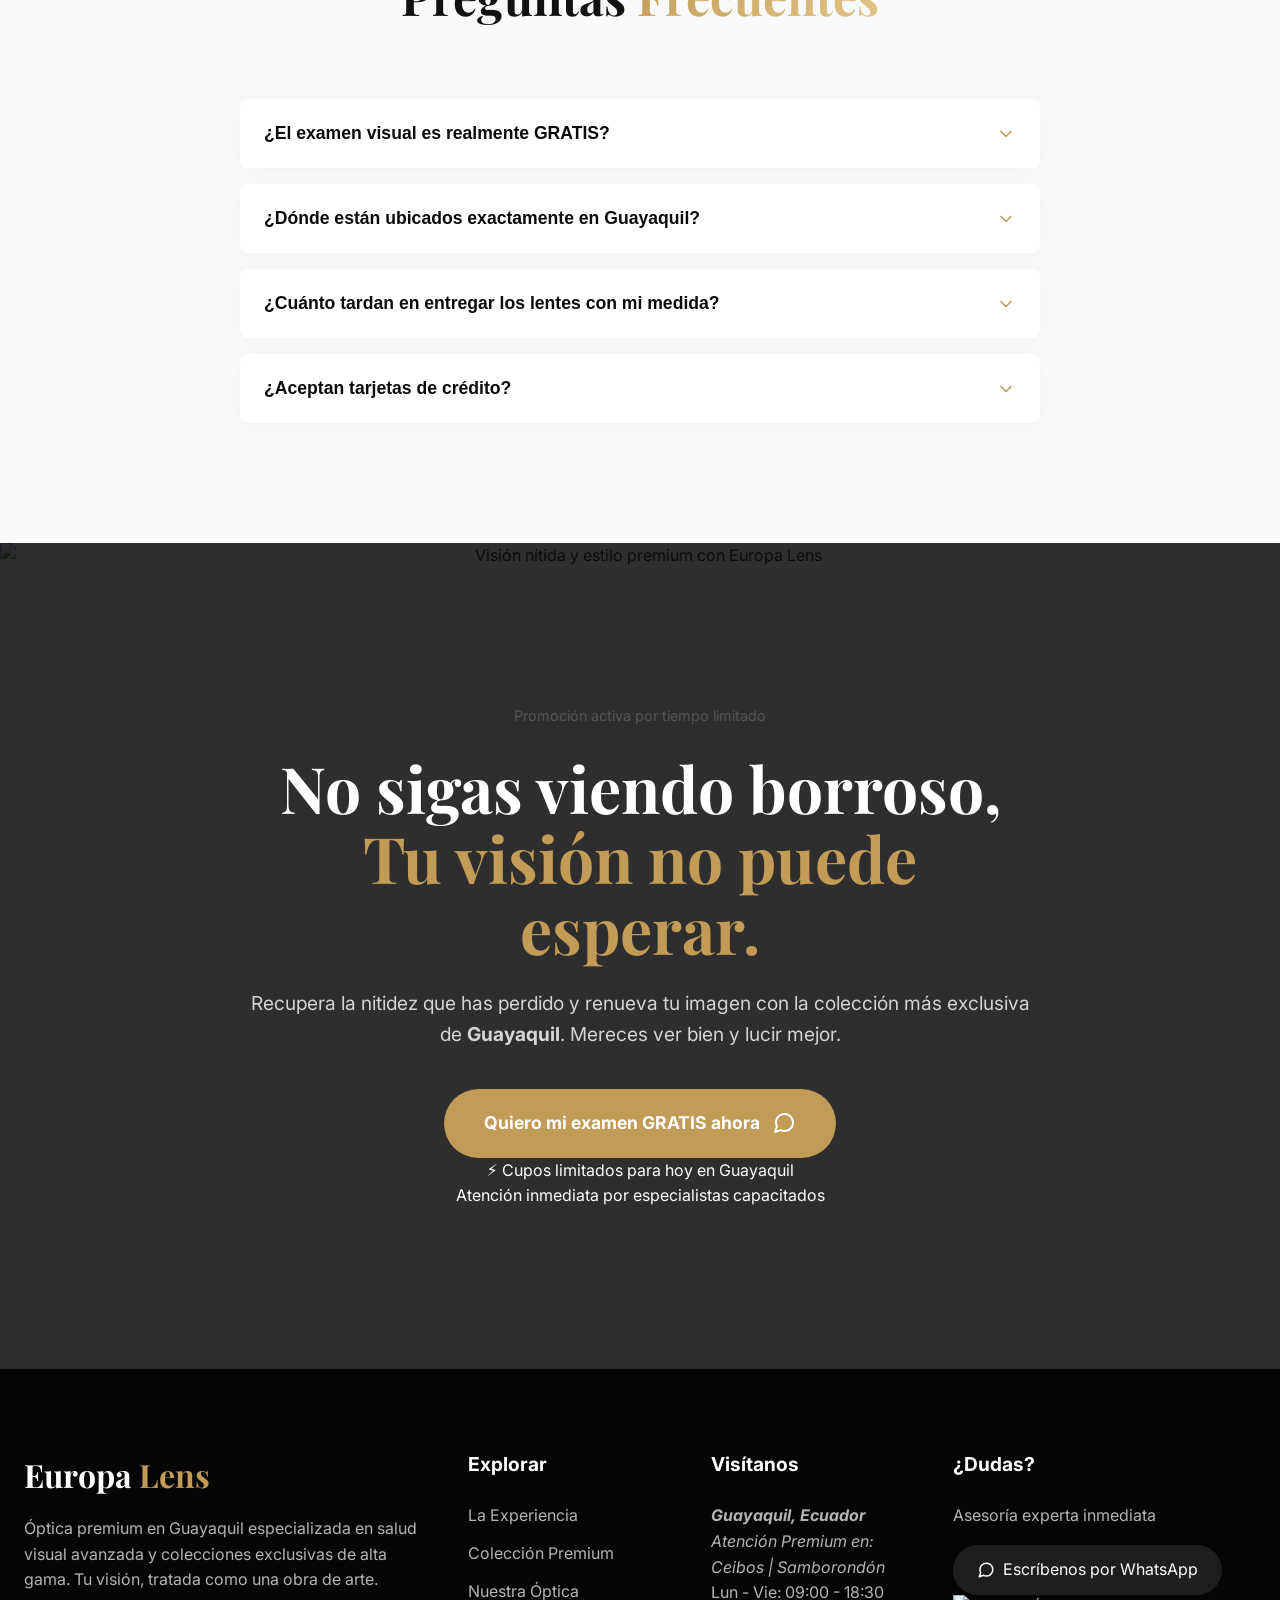
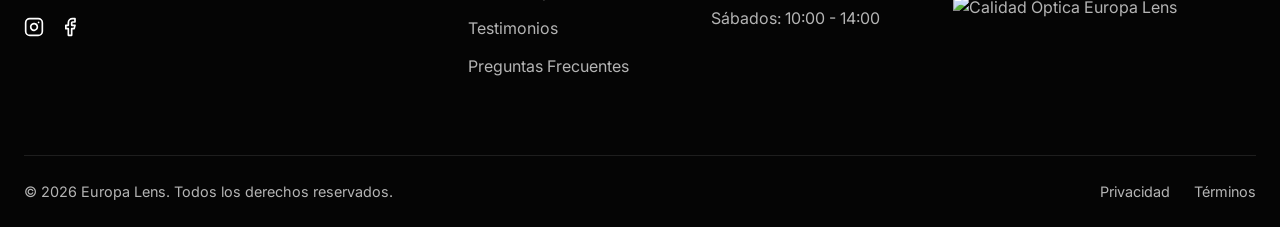
==== commit a8177a3c: "Add files via upload" ====
--- a/optica/index.html
+++ b/optica/index.html
@@ -100,8 +100,9 @@
                 <ul class="nav-list">
                     <li class="nav-item"><a href="#hero" class="nav-link" data-nav-link>La Experiencia</a></li>
                     <li class="nav-item"><a href="#servicios" class="nav-link" data-nav-link>Colección Premium</a></li>
+                    <li class="nav-item"><a href="#galeria" class="nav-link" data-nav-link>Nuestra Óptica</a></li>
                     <li class="nav-item"><a href="#testimonios" class="nav-link" data-nav-link>Testimonios</a></li>
-                    <li class="nav-item"><a href="#contacto-final" class="nav-link" data-nav-link>Visítanos</a></li>
+                    <li class="nav-item"><a href="#faq" class="nav-link" data-nav-link>FAQ</a></li>
                 </ul>
             </nav>
 
@@ -307,6 +308,32 @@
 
             </div>
         </section>
+
+        <section id="galeria" class="gallery-section" aria-labelledby="gallery-main-title">
+            <div class="gallery-container">
+                <div class="gallery-header" data-aos="fade-up">
+                    <h2 id="gallery-main-title" class="gallery-title">Vistazo a nuestra <span class="text-gradient">Óptica</span></h2>
+                    <p class="gallery-subtitle">Descubre el ambiente premium, la comodidad y la tecnología que nos caracteriza.</p>
+                </div>
+                
+                <div class="gallery-grid">
+                    <div class="gallery-item large" data-aos="fade-up">
+                        <img src="/assets/img/lentes.png" alt="Instalaciones de la Óptica" class="gallery-img" loading="lazy">
+                        <div class="img-overlay">Tegnologia de ultima generacion</div>
+                    </div>
+                    
+                    <div class="gallery-item" data-aos="fade-up" data-aos-delay="100">
+                        <img src="/assets/img/alemana.png" alt="Examen visual avanzado" class="gallery-img" loading="lazy">
+                        <div class="img-overlay">Consultorios con tecnología alemana</div>
+                    </div>
+                    
+                    <div class="gallery-item" data-aos="fade-up" data-aos-delay="200">
+                        <img src="https://images.unsplash.com/photo-1511499767150-a48a237f0083?q=80&w=800&auto=format&fit=crop" alt="Colección de monturas de lujo" class="gallery-img" loading="lazy">
+                        <div class="img-overlay">Colecciones de monturas exclusivas</div>
+                    </div>
+                </div>
+            </div>
+        </section>
         
         <section id="testimonios" class="testimonials-section" aria-labelledby="testimonials-title">
             <div class="testimonials-container">
@@ -427,6 +454,57 @@
             </div>
         </section>
         
+        <section id="faq" class="faq-section" aria-labelledby="faq-main-title">
+            <div class="faq-container">
+                <div class="faq-header" data-aos="fade-up">
+                    <h2 id="faq-main-title" class="faq-title">Preguntas <span class="text-gradient">Frecuentes</span></h2>
+                </div>
+                
+                <div class="faq-accordion">
+                    
+                    <div class="faq-item" data-aos="fade-up">
+                        <button class="faq-question" aria-expanded="false">
+                            <span>¿El examen visual es realmente GRATIS?</span>
+                            <svg class="icon-arrow" viewBox="0 0 24 24" fill="none" stroke="currentColor" stroke-width="2" stroke-linecap="round" stroke-linejoin="round"><path d="m6 9 6 6 6-6"></path></svg>
+                        </button>
+                        <div class="faq-answer">
+                            <p>¡Sí! Al separar tu cita a través de WhatsApp, te obsequiamos una evaluación optométrica digitalizada al 100% sin ningún costo oculto y sin compromiso de compra.</p>
+                        </div>
+                    </div>
+
+                    <div class="faq-item" data-aos="fade-up" data-aos-delay="100">
+                        <button class="faq-question" aria-expanded="false">
+                            <span>¿Dónde están ubicados exactamente en Guayaquil?</span>
+                            <svg class="icon-arrow" viewBox="0 0 24 24" fill="none" stroke="currentColor" stroke-width="2" stroke-linecap="round" stroke-linejoin="round"><path d="m6 9 6 6 6-6"></path></svg>
+                        </button>
+                        <div class="faq-answer">
+                            <p>Contamos con centros de atención premium en zonas estratégicas y seguras: Ceibos y Samborondón. Cuando nos escribas, te enviaremos la ubicación GPS exacta para que llegues con total facilidad.</p>
+                        </div>
+                    </div>
+
+                    <div class="faq-item" data-aos="fade-up" data-aos-delay="200">
+                        <button class="faq-question" aria-expanded="false">
+                            <span>¿Cuánto tardan en entregar los lentes con mi medida?</span>
+                            <svg class="icon-arrow" viewBox="0 0 24 24" fill="none" stroke="currentColor" stroke-width="2" stroke-linecap="round" stroke-linejoin="round"><path d="m6 9 6 6 6-6"></path></svg>
+                        </button>
+                        <div class="faq-answer">
+                            <p>Gracias a nuestro laboratorio tecnológico, la entrega se realiza generalmente entre 24 y 48 horas laborables, dependiendo de los tratamientos especializados (filtro azul, antirreflejo, fotocromático) que requiera tu visión.</p>
+                        </div>
+                    </div>
+
+                    <div class="faq-item" data-aos="fade-up" data-aos-delay="300">
+                        <button class="faq-question" aria-expanded="false">
+                            <span>¿Aceptan tarjetas de crédito?</span>
+                            <svg class="icon-arrow" viewBox="0 0 24 24" fill="none" stroke="currentColor" stroke-width="2" stroke-linecap="round" stroke-linejoin="round"><path d="m6 9 6 6 6-6"></path></svg>
+                        </button>
+                        <div class="faq-answer">
+                            <p>Por supuesto. Aceptamos efectivo, transferencias bancarias y todas las tarjetas de crédito con planes de diferido directo para que la inversión en tu salud visual sea muy cómoda.</p>
+                        </div>
+                    </div>
+
+                </div>
+            </div>
+        </section>
         
         <section id="contacto-final" class="final-cta-section" aria-labelledby="cta-final-heading">
             
@@ -508,8 +586,9 @@
                 <ul class="footer-links">
                     <li><a href="#hero">La Experiencia</a></li>
                     <li><a href="#servicios">Colección Premium</a></li>
+                    <li><a href="#galeria">Nuestra Óptica</a></li>
                     <li><a href="#testimonios">Testimonios</a></li>
-                    <li><a href="https://wa.me/593987654321" target="_blank" rel="noopener noreferrer">Agendar Cita</a></li>
+                    <li><a href="#faq">Preguntas Frecuentes</a></li>
                 </ul>
             </div>
 
